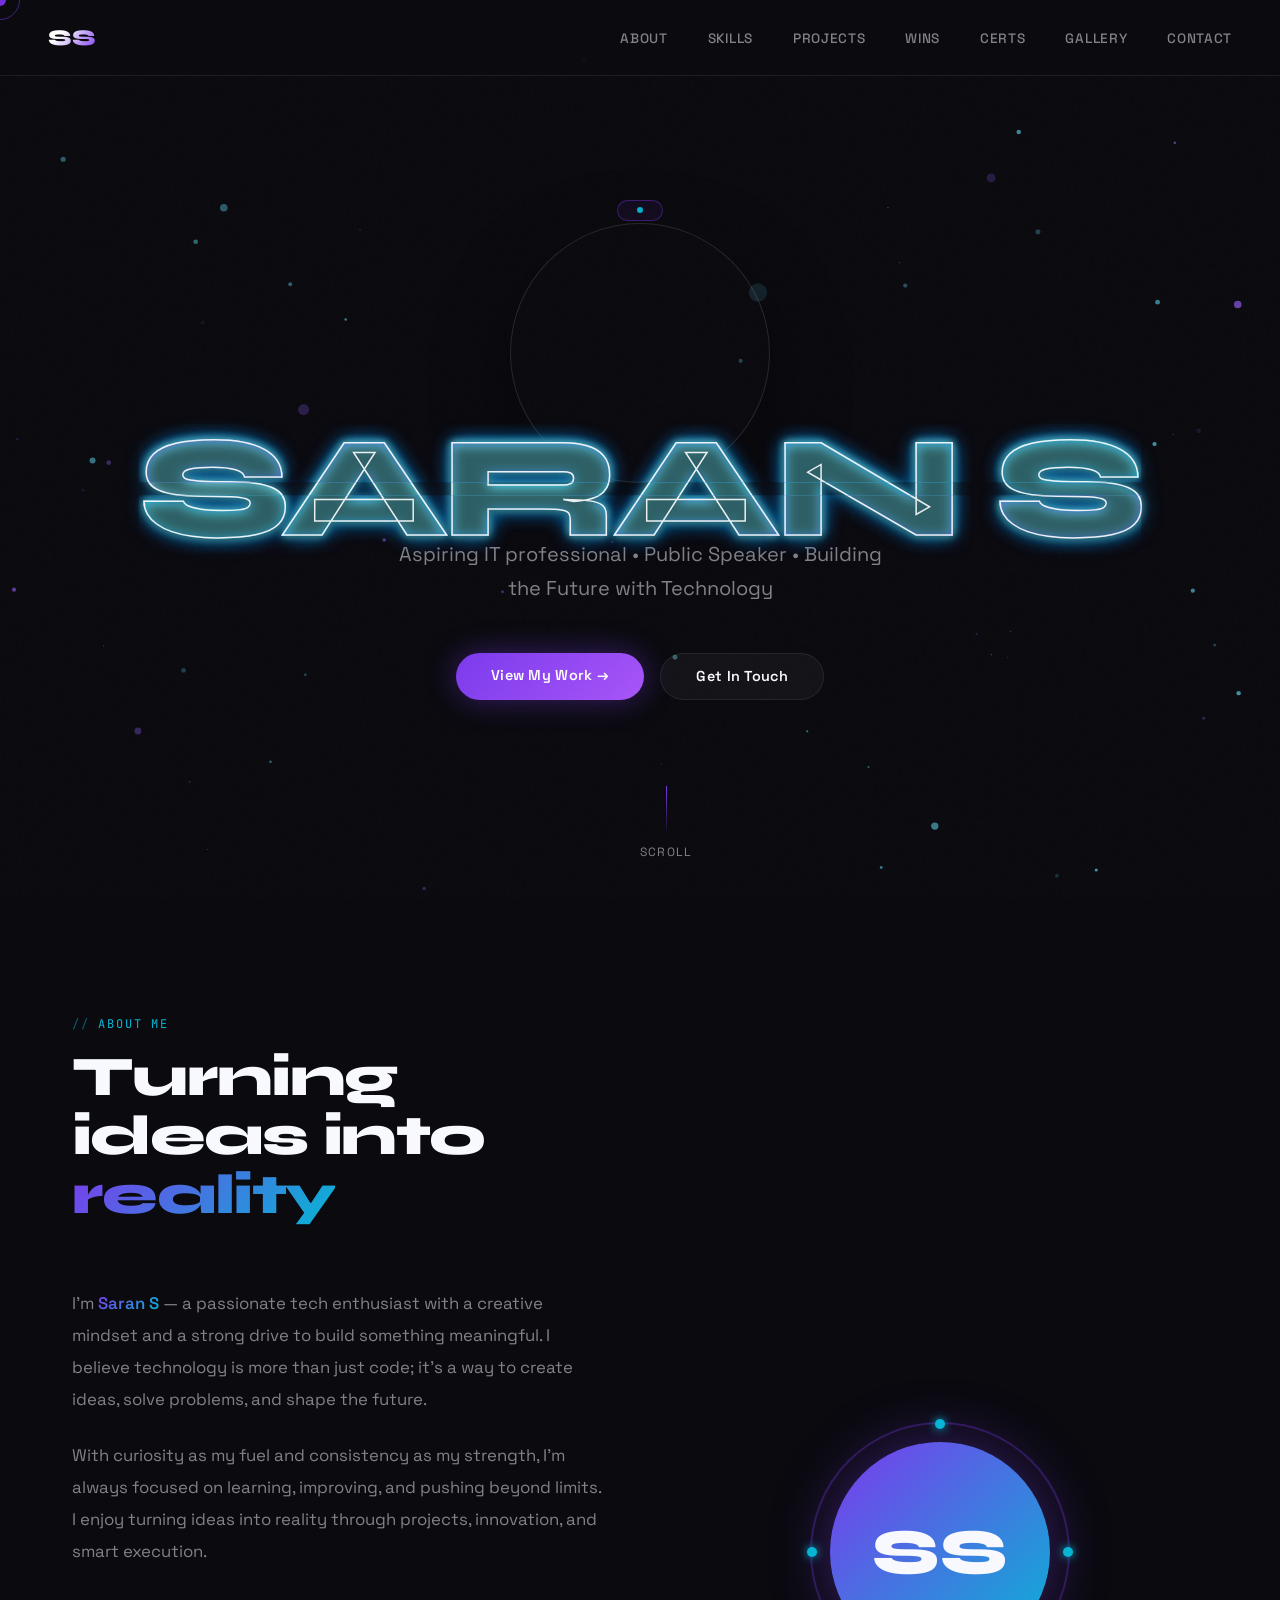
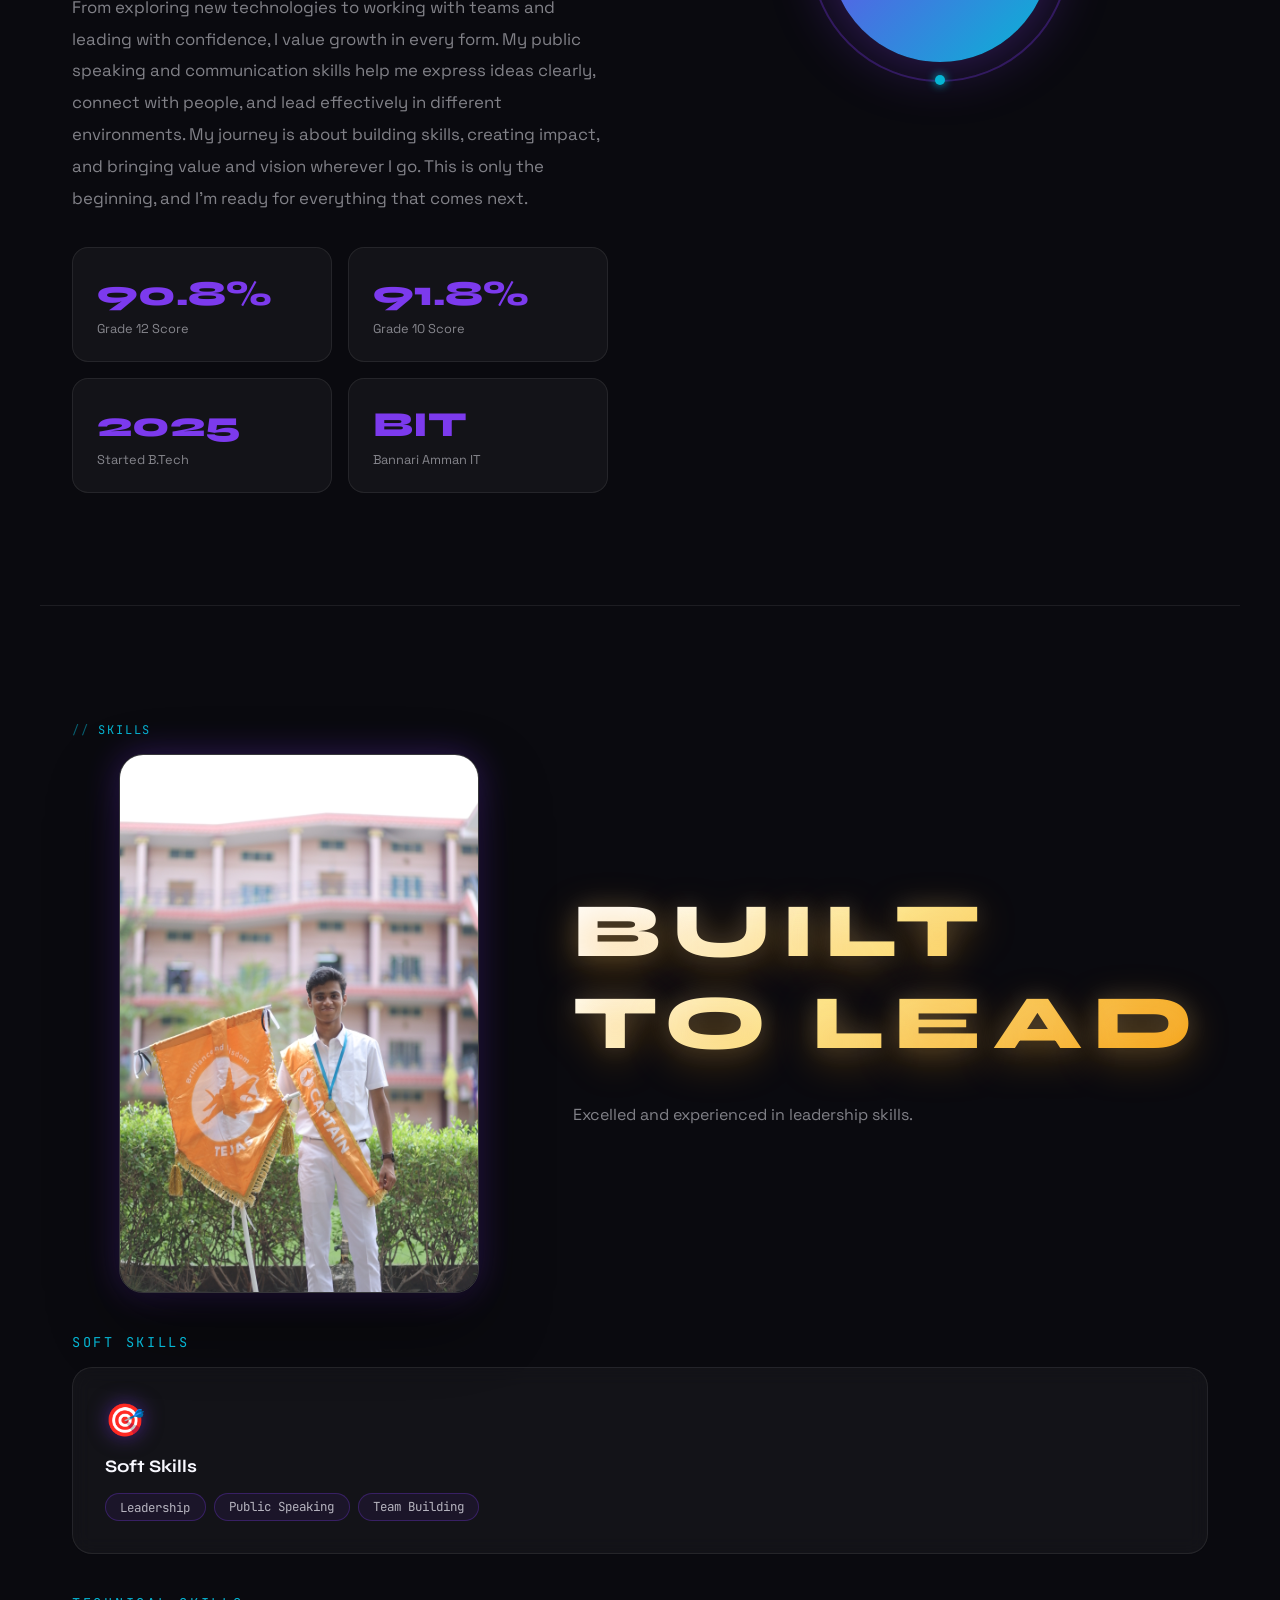
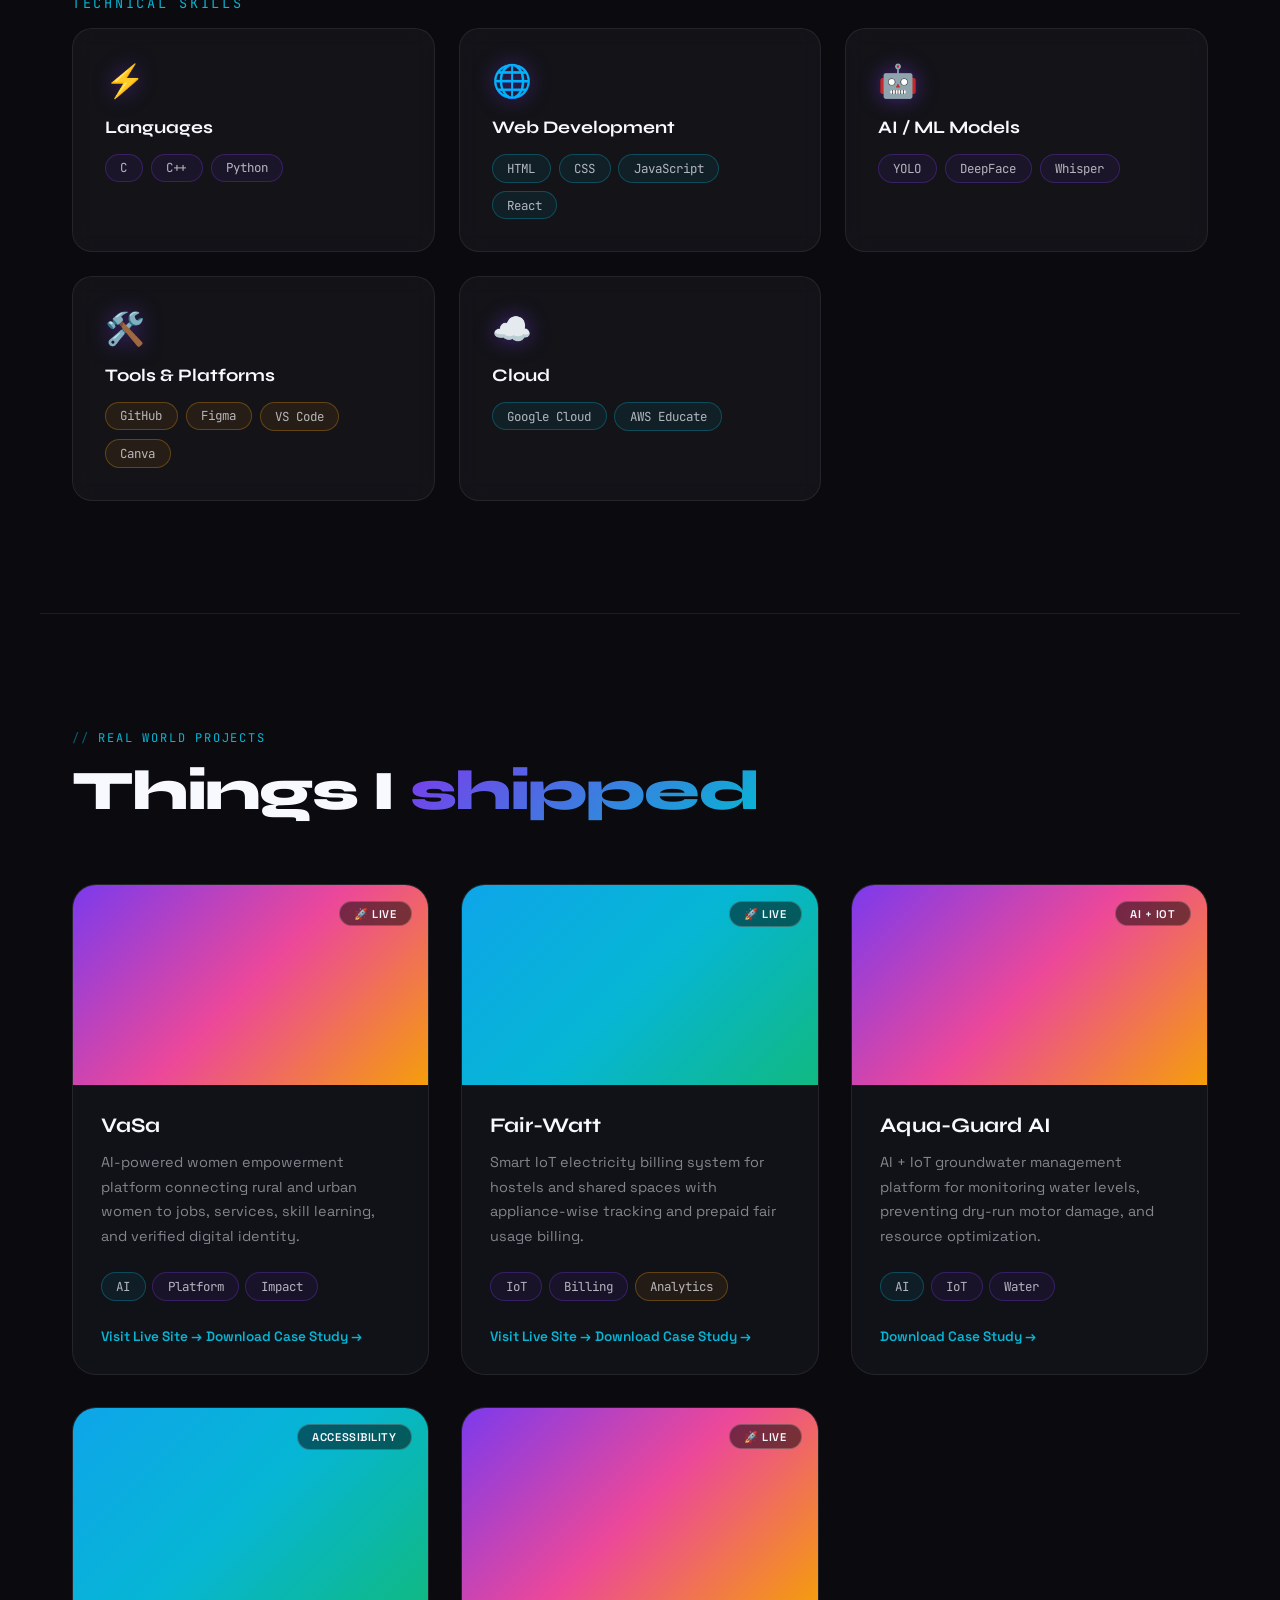
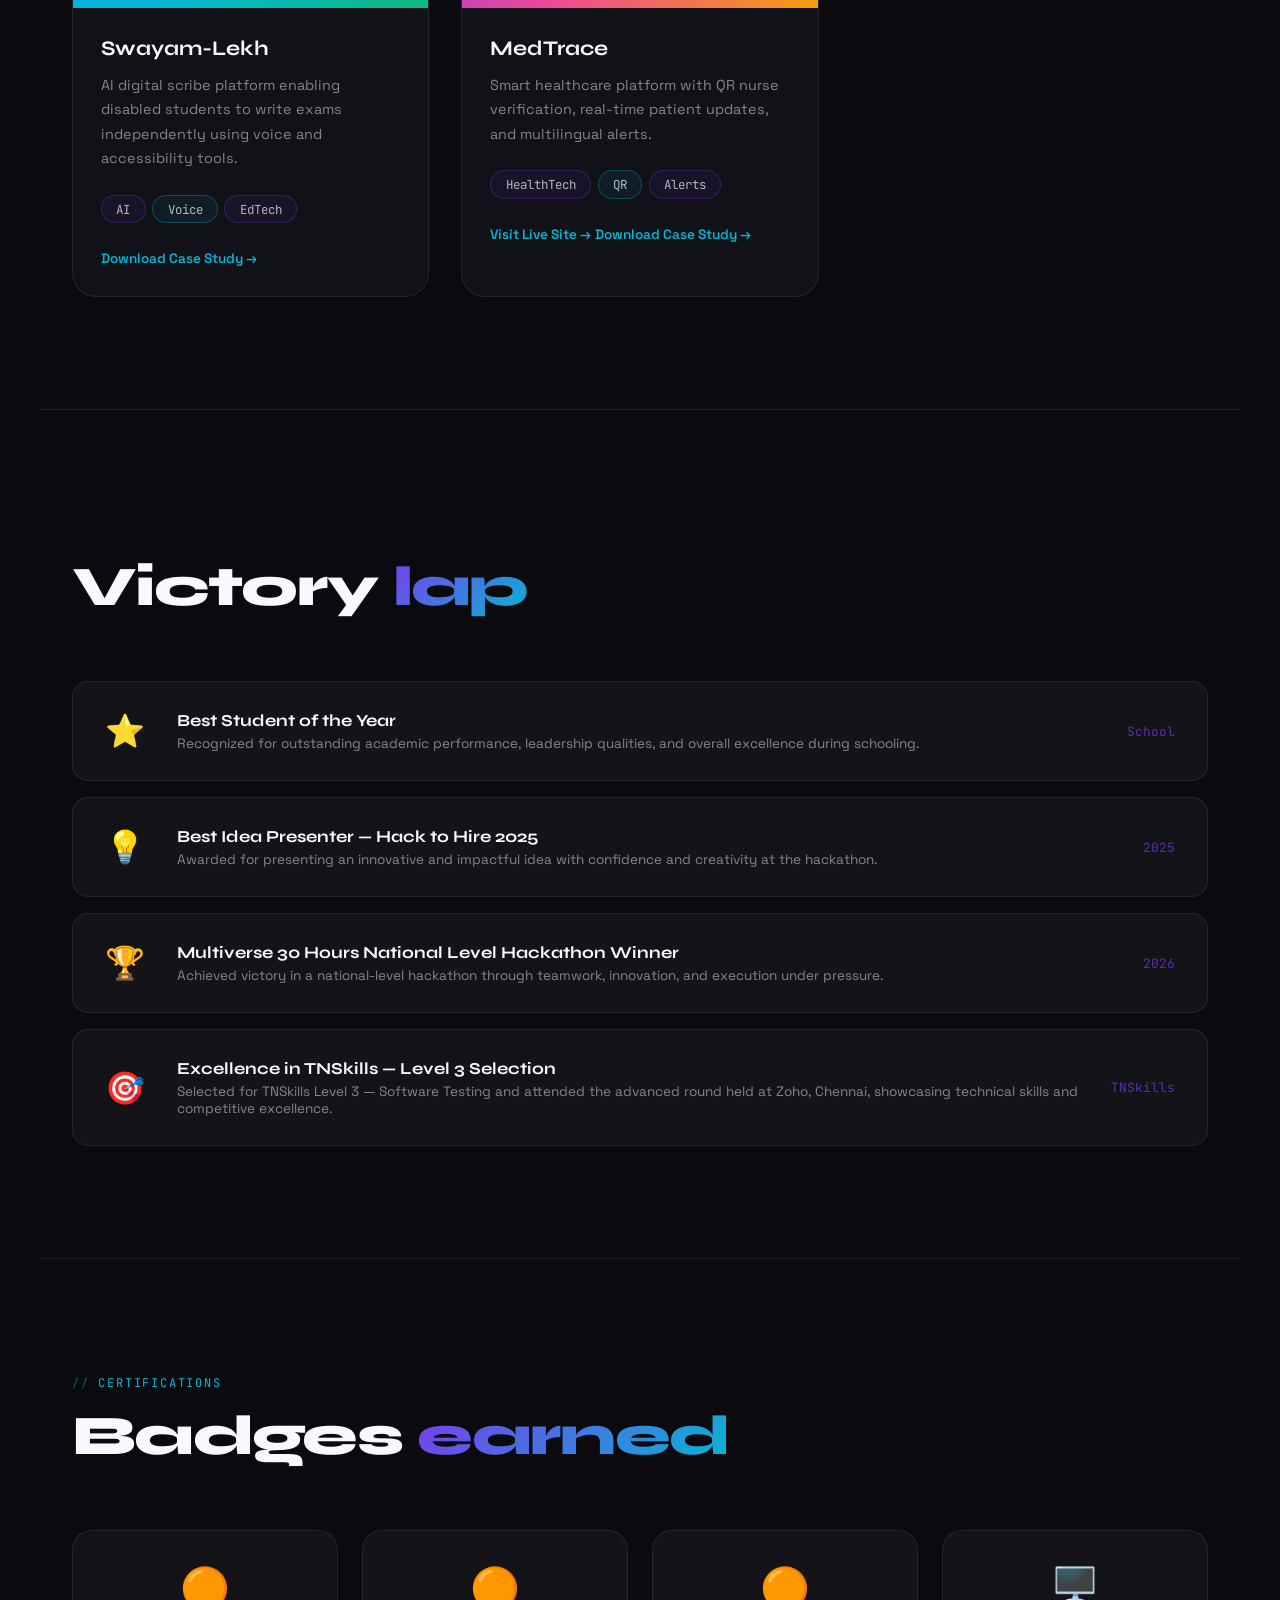
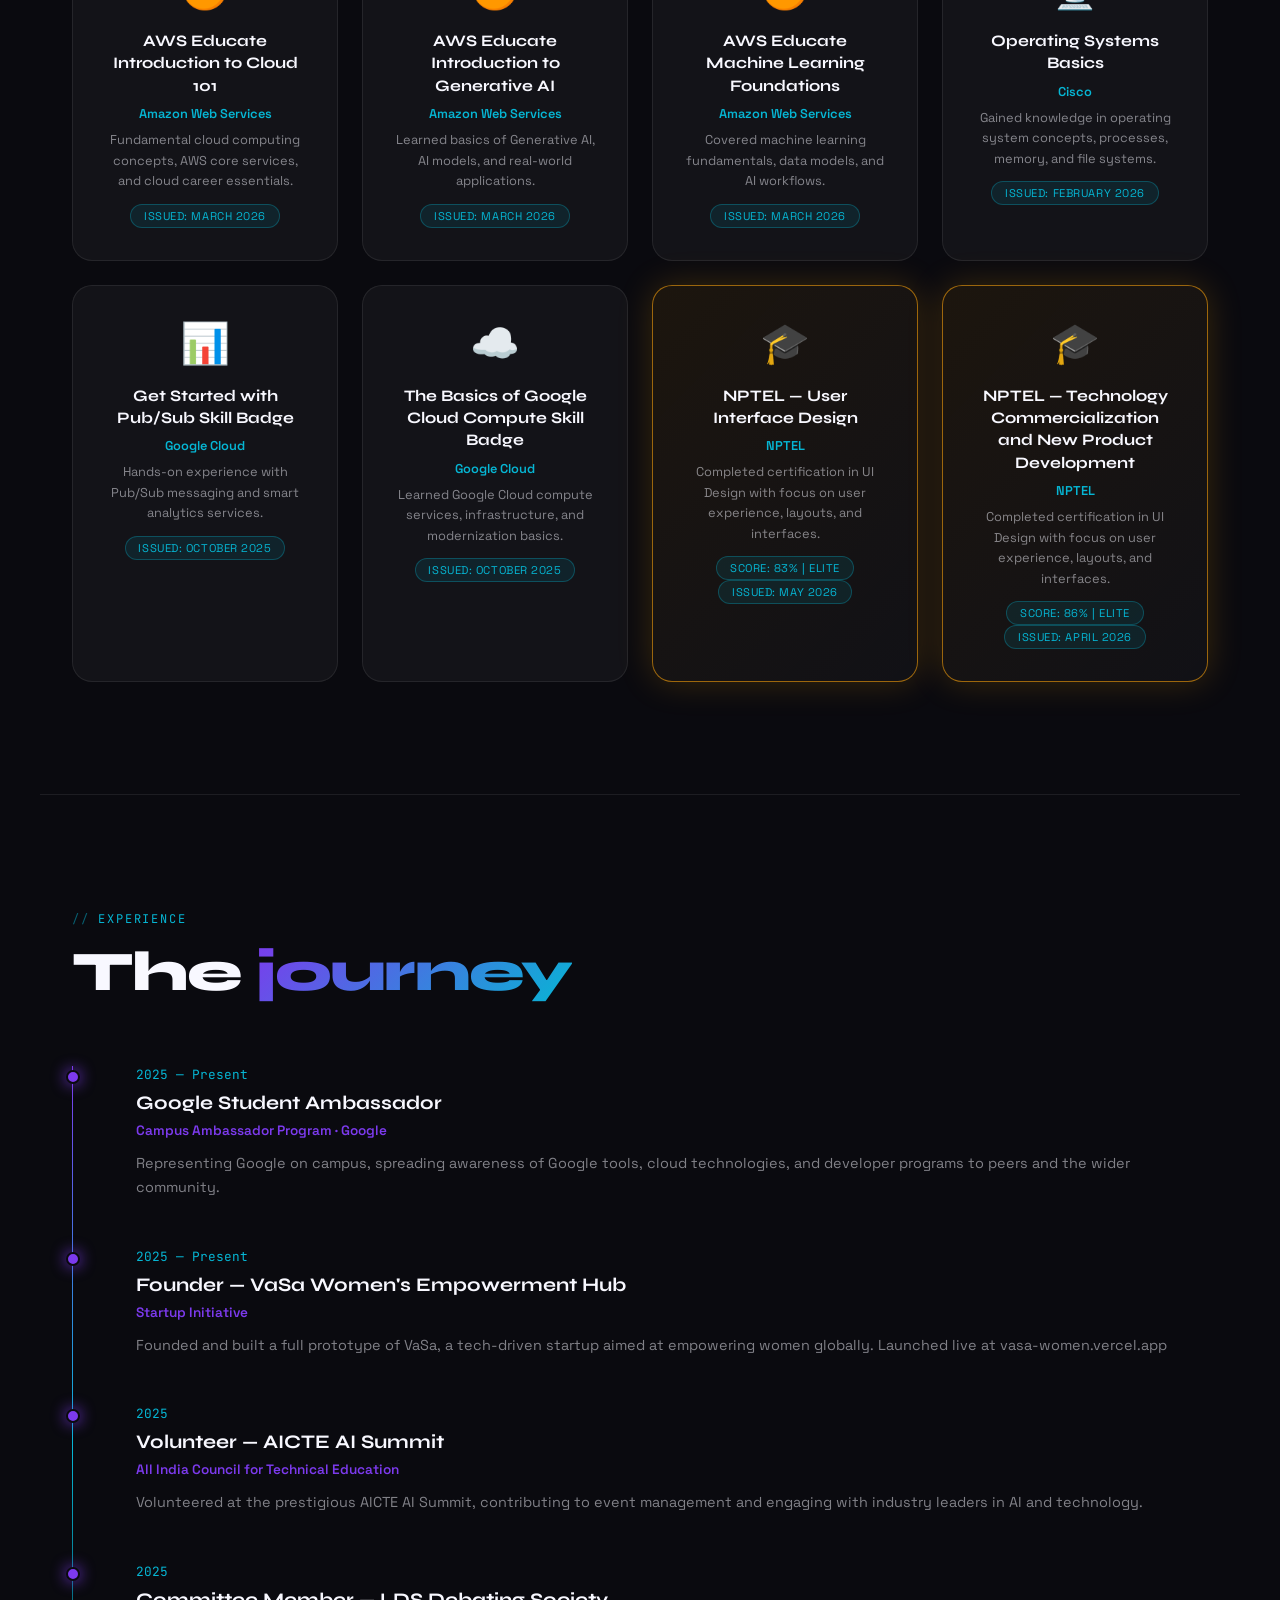
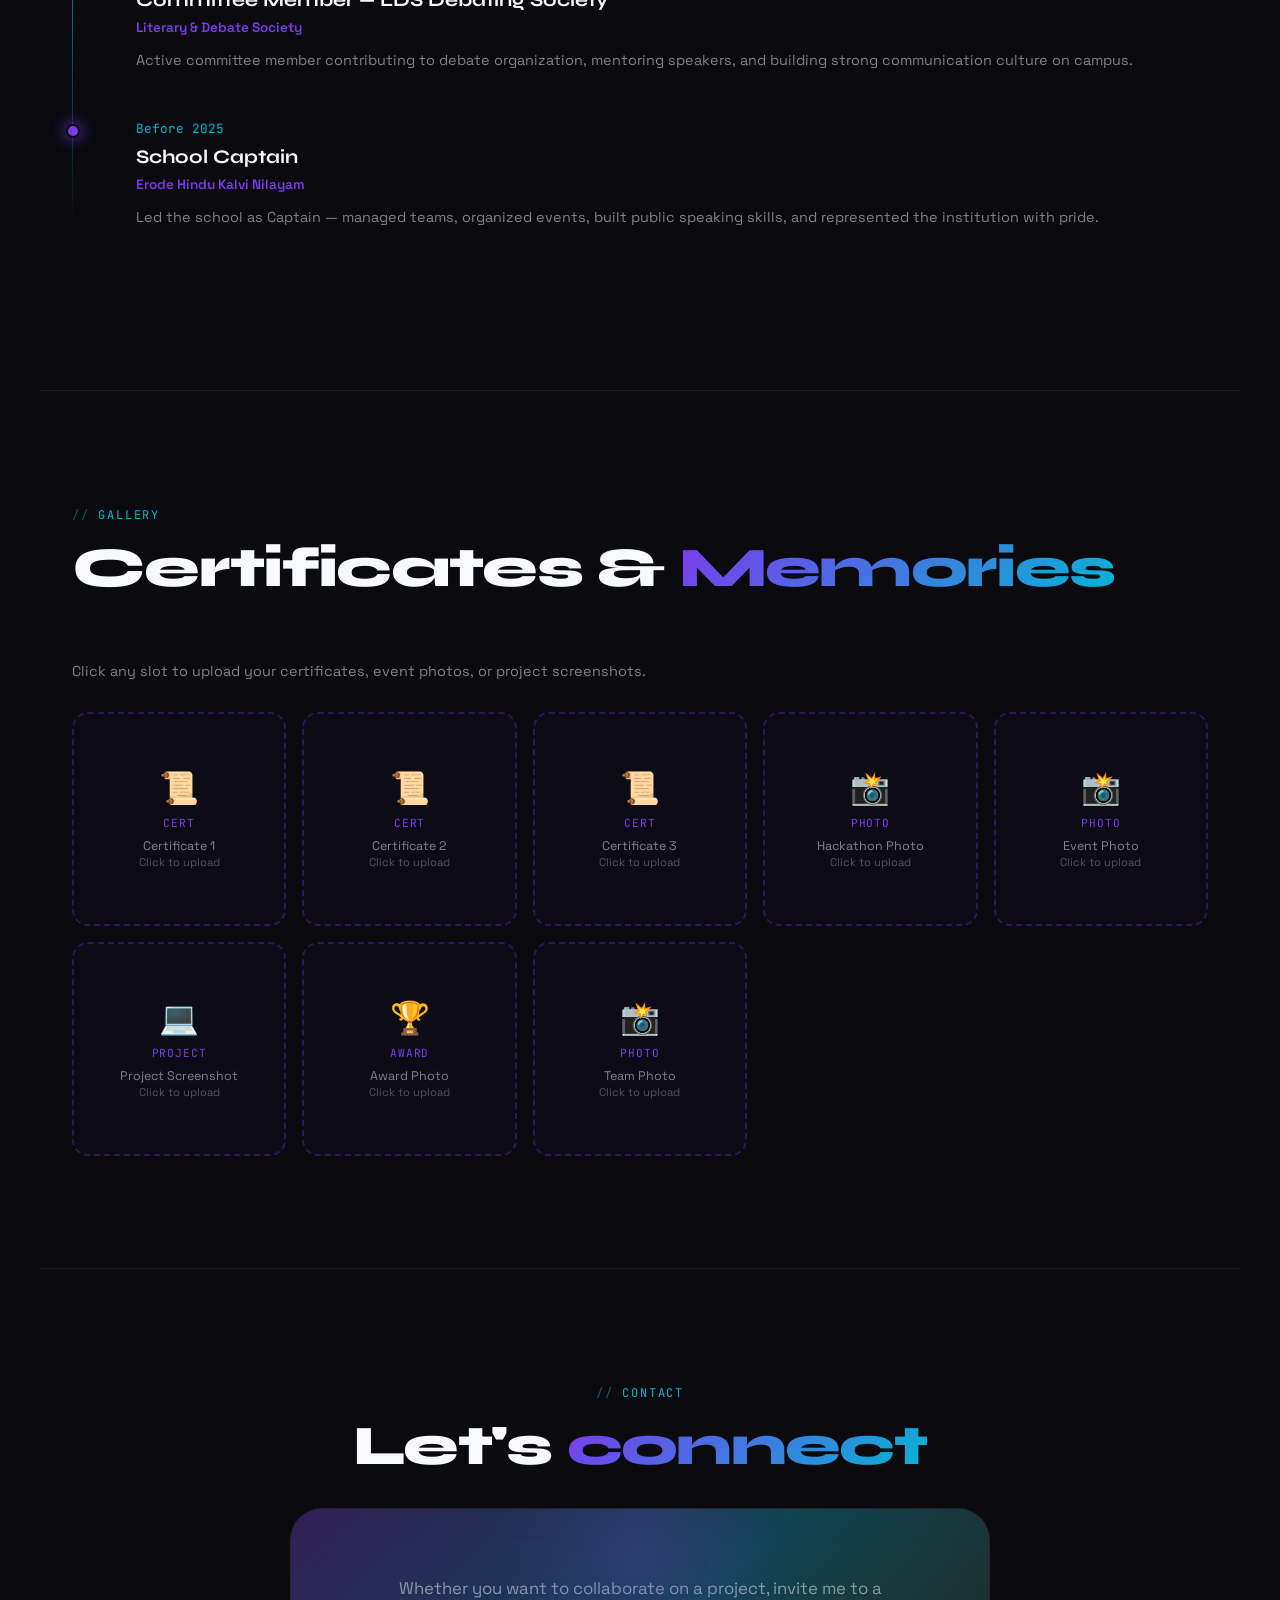
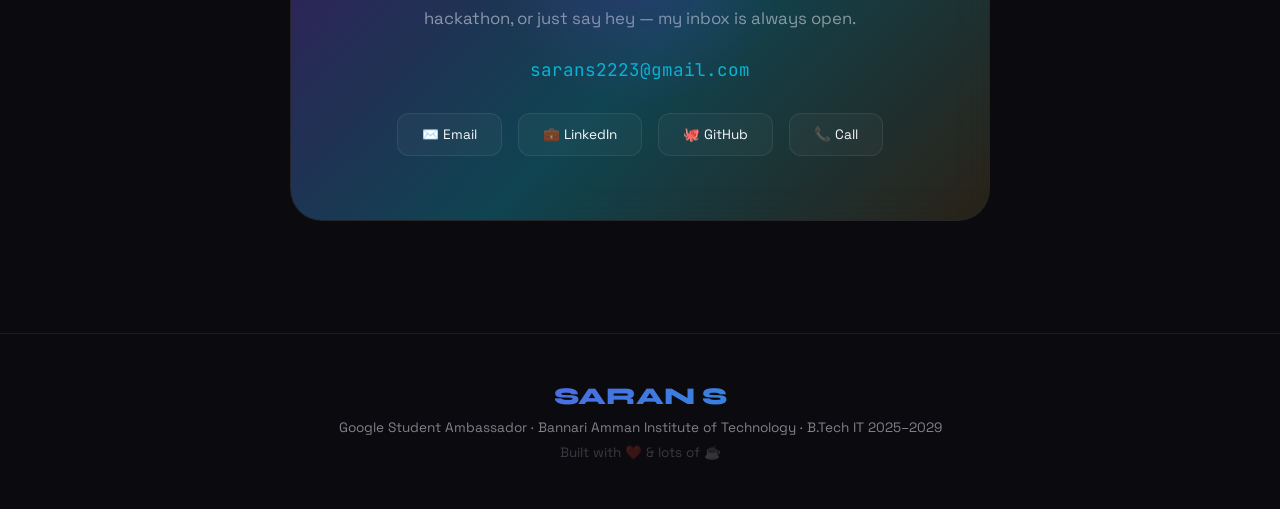
==== main.html @ e1ae8f0e "added and updated 1st set of changes" ====
<!DOCTYPE html>
<html lang="en">
<head>
<meta charset="UTF-8">
<meta name="viewport" content="width=device-width, initial-scale=1.0">
<title>SARAN S — Portfolio</title>
<link href="https://fonts.googleapis.com/css2?family=Space+Grotesk:wght@300;400;500;600;700&family=Syne:wght@400;600;700;800&family=JetBrains+Mono:wght@400;500&display=swap" rel="stylesheet">
<style>
  :root {
    --c1: #0a0a0f;
    --c2: #111118;
    --c3: #1a1a28;
    --accent: #7c3aed;
    --accent2: #06b6d4;
    --accent3: #f59e0b;
    --gold: #f59e0b;
    --white: #f8f8ff;
    --muted: rgba(248,248,255,0.5);
    --glass: rgba(255,255,255,0.04);
    --glass-border: rgba(255,255,255,0.08);
  }
  * { margin:0; padding:0; box-sizing:border-box; }
  html { scroll-behavior: smooth; }
  body {
    background: var(--c1);
    color: var(--white);
    font-family: 'Space Grotesk', sans-serif;
    overflow-x: hidden;
    cursor: none;
  }

  /* ─── CUSTOM CURSOR ─── */
  #cursor {
    position: fixed; width:12px; height:12px;
    background: var(--accent); border-radius:50%;
    pointer-events:none; z-index:9999;
    transform: translate(-50%,-50%);
    transition: transform 0.1s, width 0.3s, height 0.3s, background 0.3s;
    mix-blend-mode: difference;
  }
  #cursor-ring {
    position:fixed; width:40px; height:40px;
    border:1.5px solid rgba(124,58,237,0.5);
    border-radius:50%; pointer-events:none; z-index:9998;
    transform:translate(-50%,-50%);
    transition: transform 0.15s ease-out, width 0.3s, height 0.3s;
  }

  /* ─── CANVAS BACKGROUND ─── */
  #bg-canvas {
    position: fixed; top:0; left:0;
    width:100%; height:100%;
    z-index:0; pointer-events:none;
  }

  /* ─── NOISE OVERLAY ─── */
  body::before {
    content:'';
    position:fixed; inset:0; z-index:1;
    background-image: url("data:image/svg+xml,%3Csvg viewBox='0 0 256 256' xmlns='http://www.w3.org/2000/svg'%3E%3Cfilter id='noise'%3E%3CfeTurbulence type='fractalNoise' baseFrequency='0.9' numOctaves='4' stitchTiles='stitch'/%3E%3C/filter%3E%3Crect width='100%25' height='100%25' filter='url(%23noise)' opacity='0.04'/%3E%3C/svg%3E");
    pointer-events:none; opacity:0.4;
  }

  /* ─── NAV ─── */
  nav {
    position:fixed; top:0; left:0; right:0; z-index:100;
    padding:1.5rem 3rem;
    display:flex; align-items:center; justify-content:space-between;
    backdrop-filter: blur(20px);
    background: rgba(10,10,15,0.6);
    border-bottom: 1px solid var(--glass-border);
    transition: all 0.3s;
  }
  .nav-logo {
    font-family:'Syne',sans-serif; font-size:1.4rem; font-weight:800;
    background: linear-gradient(135deg,#fff 30%,var(--accent));
    -webkit-background-clip:text; -webkit-text-fill-color:transparent;
    letter-spacing:-0.02em;
  }
  .nav-links { display:flex; gap:2.5rem; list-style:none; }
  .nav-links a {
    color:var(--muted); text-decoration:none; font-size:0.85rem;
    letter-spacing:0.05em; text-transform:uppercase; font-weight:500;
    transition:color 0.3s; position:relative;
  }
  .nav-links a::after {
    content:''; position:absolute; bottom:-4px; left:0;
    width:0; height:1px; background:var(--accent);
    transition:width 0.3s;
  }
  .nav-links a:hover { color:var(--white); }
  .nav-links a:hover::after { width:100%; }

  /* ─── SECTIONS WRAPPER ─── */
  main { position:relative; z-index:2; }

  /* ─── HERO ─── */
  #hero {
    min-height:100vh; display:flex; flex-direction:column;
    align-items:center; justify-content:center;
    text-align:center; padding:2rem;
    position:relative; overflow:hidden;
  }
  .hero-badge {
    display:inline-flex; align-items:center; gap:0.5rem;
    padding:0.4rem 1.2rem;
    border:1px solid rgba(124,58,237,0.4);
    border-radius:100px;
    font-size:0.78rem; letter-spacing:0.08em; text-transform:uppercase;
    color:var(--accent2); margin-bottom:2rem;
    background:rgba(124,58,237,0.08);
    animation: fadeSlideUp 0.8s ease both;
  }
  .badge-dot {
    width:6px; height:6px; border-radius:50%;
    background:var(--accent2); animation:pulse 2s infinite;
  }
  @keyframes pulse { 0%,100%{opacity:1;transform:scale(1)} 50%{opacity:0.5;transform:scale(1.3)} }

  h1.hero-name {
    font-family:'Syne',sans-serif; font-size:clamp(4rem,12vw,9rem);
    font-weight:800; line-height:0.9; letter-spacing:-0.04em;
    white-space:nowrap;
    animation: fadeSlideUp 0.8s 0.2s ease both;
  }
  .hero-name-wrap {
    position:relative;
    display:grid;
    place-items:center;
    width:100%;
    height:260px;
    margin-bottom:1.5rem;
    overflow:visible;
  }
  .hero-name-wrap > * { grid-area:1 / 1; }
  .hero-name-bg {
    position:absolute; left:50%; top:50%;
    width:260px; height:260px; border-radius:50%;
    transform:translate(-50%,-50%);
    background: url("profile.jpeg") center/cover no-repeat;
    border:1px solid rgba(255,255,255,0.12);
    filter: blur(0px);
    z-index:0; pointer-events:none;
    box-shadow:0 30px 80px rgba(0,0,0,0.35);
    margin-top: -30px;
  }
  .hero-name-wrap h1.hero-name {
    position:relative;
    transform:translateY(1000%);
    z-index:1;
    top:90px;
    margin:32px 0 0;
  }
  .name-line1 {
    display:block;
    background: linear-gradient(135deg, #ffffff 0%, #8bffff 25%, #2fe7ff 50%, #0099ff 75%, #001c3a 100%);
    -webkit-background-clip:text; -webkit-text-fill-color:transparent;
    -webkit-text-stroke: 1.5px rgba(255,255,255,0.9);
    text-shadow: 0 2px 12px rgba(0,0,0,0.6), 0 0 8px rgba(125,249,255,0.9), 0 0 20px rgba(0,153,255,0.7);
  }
  .name-line2 {
    display:block;
    background: linear-gradient(135deg, var(--accent), var(--accent2));
    -webkit-background-clip:text; -webkit-text-fill-color:transparent;
  }
  .hero-sub {
    font-size:clamp(1rem,2.5vw,1.25rem); color:var(--muted);
    max-width:520px; line-height:1.7; margin-bottom:3rem;
    animation: fadeSlideUp 0.8s 0.4s ease both;
  }
  .hero-ctas {
    display:flex; gap:1rem; flex-wrap:wrap; justify-content:center;
    animation: fadeSlideUp 0.8s 0.6s ease both;
  }
  .btn-primary {
    padding:0.85rem 2.2rem; border-radius:100px;
    background: linear-gradient(135deg,var(--accent),#a855f7);
    color:#fff; text-decoration:none; font-weight:600;
    font-size:0.9rem; letter-spacing:0.02em;
    transition:transform 0.2s, box-shadow 0.2s;
    box-shadow: 0 0 30px rgba(124,58,237,0.4);
  }
  .btn-primary:hover { transform:translateY(-2px); box-shadow:0 0 50px rgba(124,58,237,0.6); }
  .btn-outline {
    padding:0.85rem 2.2rem; border-radius:100px;
    border:1px solid var(--glass-border);
    background:var(--glass); color:var(--white);
    text-decoration:none; font-weight:600;
    font-size:0.9rem; letter-spacing:0.02em;
    backdrop-filter:blur(10px);
    transition:border-color 0.2s, transform 0.2s;
  }
  .btn-outline:hover { border-color:var(--accent); transform:translateY(-2px); }

  .hero-scroll {
    position:absolute; bottom:2.5rem; left:50%; transform:translateX(-50%);
    display:flex; flex-direction:column; align-items:center; gap:0.5rem;
    color:var(--muted); font-size:0.75rem; letter-spacing:0.1em;
    animation: fadeSlideUp 1s 1s ease both;
  }
  .scroll-line {
    width:1px; height:50px;
    background:linear-gradient(to bottom,var(--accent),transparent);
    animation:scrollLine 2s infinite;
  }
  @keyframes scrollLine { 0%{transform:scaleY(0);transform-origin:top} 50%{transform:scaleY(1);transform-origin:top} 51%{transform:scaleY(1);transform-origin:bottom} 100%{transform:scaleY(0);transform-origin:bottom} }

  /* ─── FLOATING CARDS in hero ─── */
  .hero-float {
    position:absolute; border-radius:16px;
    border:1px solid var(--glass-border);
    background:rgba(255,255,255,0.03);
    backdrop-filter:blur(20px);
    padding:1rem 1.5rem;
    font-size:0.8rem; color:var(--muted);
    animation:float 6s ease-in-out infinite;
  }
  .hero-float .val { font-size:1.4rem; font-weight:700; color:var(--white); font-family:'Syne',sans-serif; }
  .float-1 { left:5%; top:25%; animation-delay:0s; }
  .float-2 { right:5%; top:30%; animation-delay:2s; }
  .float-3 { right:8%; bottom:20%; animation-delay:4s; }
  @keyframes float { 0%,100%{transform:translateY(0)} 50%{transform:translateY(-15px)} }

  @keyframes fadeSlideUp { from{opacity:0;transform:translateY(30px)} to{opacity:1;transform:translateY(0)} }

  /* ─── SECTION COMMONS ─── */
  section { padding:7rem 2rem; max-width:1200px; margin:0 auto; }
  .section-label {
    display:inline-block; font-size:0.75rem; letter-spacing:0.15em;
    text-transform:uppercase; color:var(--accent2);
    margin-bottom:1rem; font-family:'JetBrains Mono',monospace;
  }
  .section-label::before { content:'// '; opacity:0.5; }
  .section-title {
    font-family:'Syne',sans-serif; font-size:clamp(2rem,5vw,3.5rem);
    font-weight:800; line-height:1.05; letter-spacing:-0.03em;
    margin-bottom:4rem;
  }
  .section-title span {
    background:linear-gradient(135deg,var(--accent),var(--accent2));
    -webkit-background-clip:text; -webkit-text-fill-color:transparent;
  }

  /* ─── ABOUT ─── */
  #about { display:grid; grid-template-columns:1fr 1fr; gap:4rem; align-items:center; }
  .about-text p { color:var(--muted); line-height:1.9; font-size:1.05rem; margin-bottom:1.5rem; }
  .about-highlight {
    color:var(--white); font-weight:600;
    background:linear-gradient(135deg,var(--accent),var(--accent2));
    -webkit-background-clip:text; -webkit-text-fill-color:transparent;
  }
  .about-stats {
    display:grid; grid-template-columns:1fr 1fr; gap:1rem; margin-top:2rem;
  }
  .stat-card {
    padding:1.5rem; border-radius:16px;
    border:1px solid var(--glass-border);
    background:var(--glass);
    transition:border-color 0.3s, transform 0.3s;
  }
  .stat-card:hover { border-color:var(--accent); transform:translateY(-4px); }
  .stat-num { font-family:'Syne',sans-serif; font-size:2.2rem; font-weight:800; color:var(--accent); }
  .stat-label { font-size:0.8rem; color:var(--muted); margin-top:0.3rem; }
  .about-visual {
    position:relative; display:flex; align-items:center; justify-content:center;
  }
  .avatar-ring {
    width:260px; height:260px; border-radius:50%;
    border:2px solid rgba(124,58,237,0.3);
    display:flex; align-items:center; justify-content:center;
    position:relative; animation:rotateSlow 20s linear infinite;
  }
  @keyframes rotateSlow { from{transform:rotate(0deg)} to{transform:rotate(360deg)} }
  .avatar-inner {
    width:220px; height:220px; border-radius:50%;
    background:linear-gradient(135deg,var(--accent),var(--accent2));
    display:flex; align-items:center; justify-content:center;
    font-family:'Syne',sans-serif; font-size:4rem; font-weight:800;
    animation:rotateSlow 20s linear infinite reverse;
    box-shadow:0 0 60px rgba(124,58,237,0.4);
  }
  .orbit-dot {
    position:absolute; width:10px; height:10px; border-radius:50%;
    background:var(--accent2);
    box-shadow:0 0 10px var(--accent2);
  }
  .orbit-dot:nth-child(1) { top:0; left:50%; transform:translate(-50%,-50%); }
  .orbit-dot:nth-child(2) { bottom:0; left:50%; transform:translate(-50%,50%); }
  .orbit-dot:nth-child(3) { left:0; top:50%; transform:translate(-50%,-50%); }
  .orbit-dot:nth-child(4) { right:0; top:50%; transform:translate(50%,-50%); }

  /* ─── SKILLS ─── */
  #skills { max-width:1200px; margin:0 auto; padding:7rem 2rem; }
  .skills-hero {
    display:grid; grid-template-columns:minmax(260px,1fr) 1.4fr;
    gap:3rem; align-items:center;
  }
  .skills-visual {
    position:relative; display:flex; align-items:center; justify-content:center;
    min-height:320px;
  }
  .skills-glow {
    position:absolute; width:320px; height:320px; border-radius:50%;
    background:radial-gradient(circle,rgba(124,58,237,0.35),transparent 70%);
    filter:blur(4px);
    animation:glowPulse 4.5s ease-in-out infinite;
  }
  .skills-image {
    position:relative; z-index:1;
    width:min(360px,80vw); height:auto; border-radius:24px;
    border:1px solid rgba(255,255,255,0.18);
    box-shadow:0 30px 70px rgba(0,0,0,0.45), 0 0 35px rgba(124,58,237,0.35);
    animation:float 6s ease-in-out infinite;
    transition:transform 0.3s ease, box-shadow 0.3s ease;
  }
  .skills-image:hover {
    transform:translateY(-6px) scale(1.02);
    box-shadow:0 40px 90px rgba(0,0,0,0.5), 0 0 50px rgba(124,58,237,0.45);
  }
  .skills-headline {
    font-family:'Syne',sans-serif; font-weight:800;
    font-size:clamp(2.6rem,6vw,4.8rem);
    letter-spacing:0.14em; text-transform:uppercase;
    margin-bottom:2rem;
    background:linear-gradient(135deg,#ffffff 10%,#fde68a 45%,#f59e0b 100%);
    -webkit-background-clip:text; -webkit-text-fill-color:transparent;
    text-shadow:0 10px 40px rgba(245,158,11,0.35), 0 0 25px rgba(255,255,255,0.15);
  }
  .skills-sub {
    color:var(--muted); font-size:1rem; line-height:1.7; margin-bottom:2rem;
  }
  .skills-section-title {
    font-family:'JetBrains Mono',monospace; font-size:0.85rem;
    letter-spacing:0.2em; text-transform:uppercase; color:var(--accent2);
    margin:2.5rem 0 1rem;
  }
  @keyframes glowPulse { 0%,100%{transform:scale(1);opacity:0.75} 50%{transform:scale(1.06);opacity:1} }
  .skills-grid {
    display:grid; grid-template-columns:repeat(auto-fit,minmax(280px,1fr)); gap:1.5rem;
  }
  @media (max-width: 900px) {
    .skills-hero { grid-template-columns:1fr; text-align:center; }
    .skills-headline { letter-spacing:0.1em; }
    .skills-grid { margin-top:2rem; }
  }
  .skill-card {
    padding:2rem; border-radius:20px;
    border:1px solid var(--glass-border);
    background:var(--glass);
    backdrop-filter:blur(10px);
    transition:all 0.4s cubic-bezier(0.175,0.885,0.32,1.275);
    position:relative; overflow:hidden;
  }
  .skill-card::before {
    content:''; position:absolute; inset:0;
    background:linear-gradient(135deg,rgba(124,58,237,0.1),transparent);
    opacity:0; transition:opacity 0.3s;
  }
  .skill-card:hover { transform:translateY(-8px) scale(1.01); border-color:var(--accent); }
  .skill-card:hover::before { opacity:1; }
  .skill-icon {
    font-size:2rem; margin-bottom:1rem;
    filter:drop-shadow(0 0 10px rgba(124,58,237,0.5));
  }
  .skill-title { font-family:'Syne',sans-serif; font-size:1.1rem; font-weight:700; margin-bottom:1rem; }
  .skill-tags { display:flex; flex-wrap:wrap; gap:0.5rem; }
  .tag {
    padding:0.3rem 0.9rem; border-radius:100px;
    font-size:0.78rem; font-family:'JetBrains Mono',monospace;
    border:1px solid rgba(124,58,237,0.3);
    background:rgba(124,58,237,0.08);
    color:rgba(248,248,255,0.7);
    transition:all 0.2s;
  }
  .tag:hover { background:rgba(124,58,237,0.2); color:var(--white); border-color:var(--accent); }
  .tag.cyan { border-color:rgba(6,182,212,0.3); background:rgba(6,182,212,0.08); }
  .tag.cyan:hover { background:rgba(6,182,212,0.2); border-color:var(--accent2); }
  .tag.amber { border-color:rgba(245,158,11,0.3); background:rgba(245,158,11,0.08); }

  /* ─── PROJECTS ─── */
  #projects { max-width:1200px; margin:0 auto; padding:7rem 2rem; }
  .projects-grid {
    display:grid; grid-template-columns:repeat(auto-fit,minmax(340px,1fr)); gap:2rem;
  }
  .project-card {
    border-radius:24px; overflow:hidden;
    border:1px solid var(--glass-border);
    background:var(--c2);
    transition:all 0.4s ease;
    position:relative;
  }
  .project-card:hover { transform:translateY(-10px); border-color:var(--accent); box-shadow:0 30px 60px rgba(0,0,0,0.5), 0 0 40px rgba(124,58,237,0.2); }
  .project-hero {
    height:200px; position:relative; overflow:hidden;
    display:flex; align-items:center; justify-content:center;
  }
  .project-hero-vasa { background:linear-gradient(135deg,#7c3aed,#ec4899,#f59e0b); }
  .project-hero-cam { background:linear-gradient(135deg,#0ea5e9,#06b6d4,#10b981); }
  .project-emoji { font-size:4rem; filter:drop-shadow(0 0 20px rgba(255,255,255,0.3)); }
  .project-badge {
    position:absolute; top:1rem; right:1rem;
    padding:0.3rem 0.9rem; border-radius:100px;
    font-size:0.7rem; font-weight:600; letter-spacing:0.05em; text-transform:uppercase;
    background:rgba(0,0,0,0.5); backdrop-filter:blur(10px);
    border:1px solid rgba(255,255,255,0.2);
  }
  .project-body { padding:1.75rem; }
  .project-title { font-family:'Syne',sans-serif; font-size:1.3rem; font-weight:700; margin-bottom:0.75rem; }
  .project-desc { color:var(--muted); font-size:0.9rem; line-height:1.7; margin-bottom:1.5rem; }
  .project-techs { display:flex; flex-wrap:wrap; gap:0.4rem; margin-bottom:1.5rem; }
  .project-link {
    display:inline-flex; align-items:center; gap:0.5rem;
    color:var(--accent2); text-decoration:none; font-size:0.85rem; font-weight:600;
    transition:gap 0.2s;
  }
  .project-link:hover { gap:0.8rem; }

  /* ─── ACHIEVEMENTS ─── */
  #achievements { max-width:1200px; margin:0 auto; padding:7rem 2rem; }
  .achievements-list { display:flex; flex-direction:column; gap:1rem; }
  .achievement-item {
    display:flex; align-items:center; gap:2rem;
    padding:1.75rem 2rem; border-radius:16px;
    border:1px solid var(--glass-border);
    background:var(--glass);
    transition:all 0.3s;
    position:relative; overflow:hidden;
  }
  .achievement-item::before {
    content:''; position:absolute; left:0; top:0; bottom:0; width:3px;
    background:linear-gradient(to bottom,var(--accent),var(--accent2));
    transform:scaleY(0); transition:transform 0.3s; transform-origin:bottom;
  }
  .achievement-item:hover { border-color:rgba(124,58,237,0.4); transform:translateX(8px); }
  .achievement-item:hover::before { transform:scaleY(1); }
  .achievement-icon { font-size:2rem; flex-shrink:0; }
  .achievement-text h3 { font-family:'Syne',sans-serif; font-size:1.05rem; font-weight:700; margin-bottom:0.25rem; }
  .achievement-text p { color:var(--muted); font-size:0.85rem; }
  .achievement-year {
    margin-left:auto; flex-shrink:0;
    font-family:'JetBrains Mono',monospace; font-size:0.8rem;
    color:var(--accent); opacity:0.7;
  }

  /* ─── CERTIFICATIONS ─── */
  #certifications { max-width:1200px; margin:0 auto; padding:7rem 2rem; }
  .certs-grid { display:grid; grid-template-columns:repeat(auto-fit,minmax(260px,1fr)); gap:1.5rem; }
  .cert-card {
    padding:2rem; border-radius:20px;
    border:1px solid var(--glass-border);
    background:var(--glass);
    transition:all 0.4s;
    text-align:center;
  }
  .cert-card.highlight {
    border-color:rgba(245,158,11,0.6);
    box-shadow:0 0 35px rgba(245,158,11,0.2);
    background:linear-gradient(135deg,rgba(245,158,11,0.08),rgba(255,255,255,0.03));
  }
  .cert-card:hover { transform:translateY(-6px) rotateX(5deg); border-color:var(--accent2); box-shadow:0 20px 40px rgba(0,0,0,0.4); }
  .cert-logo { font-size:2.5rem; margin-bottom:1rem; }
  .cert-title { font-family:'Syne',sans-serif; font-size:1rem; font-weight:700; margin-bottom:0.5rem; line-height:1.4; }
  .cert-issuer { font-size:0.8rem; color:var(--accent2); font-weight:600; margin-bottom:0.5rem; }
  .cert-desc { color:var(--muted); font-size:0.8rem; line-height:1.6; margin-bottom:0.75rem; }
  .cert-level {
    display:inline-block; padding:0.25rem 0.8rem; border-radius:100px;
    font-size:0.7rem; text-transform:uppercase; letter-spacing:0.05em;
    background:rgba(6,182,212,0.1); border:1px solid rgba(6,182,212,0.3); color:var(--accent2);
  }

  /* ─── EXPERIENCE / TIMELINE ─── */
  #experience { max-width:1200px; margin:0 auto; padding:7rem 2rem; }
  .timeline { position:relative; padding-left:2rem; }
  .timeline::before {
    content:''; position:absolute; left:0; top:0; bottom:0; width:1px;
    background:linear-gradient(to bottom,var(--accent),var(--accent2),transparent);
  }
  .timeline-item {
    position:relative; margin-bottom:3rem; padding-left:2rem;
  }
  .timeline-item::before {
    content:''; position:absolute; left:-2.4rem; top:0.25rem;
    width:10px; height:10px; border-radius:50%;
    background:var(--accent); box-shadow:0 0 15px var(--accent);
    border:2px solid var(--c1);
  }
  .timeline-date { font-family:'JetBrains Mono',monospace; font-size:0.8rem; color:var(--accent2); margin-bottom:0.5rem; }
  .timeline-title { font-family:'Syne',sans-serif; font-size:1.2rem; font-weight:700; margin-bottom:0.5rem; }
  .timeline-sub { font-size:0.85rem; color:var(--accent); font-weight:600; margin-bottom:0.75rem; }
  .timeline-desc { color:var(--muted); font-size:0.9rem; line-height:1.7; }

  /* ─── CONTACT ─── */
  #contact {
    max-width:1200px; margin:0 auto; padding:7rem 2rem;
    text-align:center;
  }
  .contact-card {
    max-width:700px; margin:0 auto;
    padding:4rem; border-radius:32px;
    border:1px solid var(--glass-border);
    background:var(--glass);
    backdrop-filter:blur(20px);
    position:relative; overflow:hidden;
  }
  .contact-card::before {
    content:''; position:absolute; inset:-1px;
    background:linear-gradient(135deg,rgba(124,58,237,0.3),rgba(6,182,212,0.3),rgba(245,158,11,0.1));
    border-radius:32px; z-index:-1;
  }
  .contact-glow {
    position:absolute; width:300px; height:300px; border-radius:50%;
    background:radial-gradient(circle,rgba(124,58,237,0.2),transparent 70%);
    top:-100px; left:50%; transform:translateX(-50%);
    pointer-events:none;
  }
  .contact-links { display:flex; gap:1rem; flex-wrap:wrap; justify-content:center; margin-top:2rem; }
  .contact-link {
    display:flex; align-items:center; gap:0.5rem;
    padding:0.75rem 1.5rem; border-radius:12px;
    border:1px solid var(--glass-border);
    background:rgba(255,255,255,0.03);
    color:var(--white); text-decoration:none; font-size:0.85rem;
    transition:all 0.3s;
  }
  .contact-link:hover { border-color:var(--accent); background:rgba(124,58,237,0.1); transform:translateY(-2px); }
  .contact-email {
    font-family:'JetBrains Mono',monospace; font-size:1.1rem;
    color:var(--accent2); margin:1.5rem 0;
  }

  /* ─── FOOTER ─── */
  footer {
    text-align:center; padding:3rem;
    border-top:1px solid var(--glass-border);
    color:var(--muted); font-size:0.85rem;
    position:relative; z-index:2;
  }
  .footer-logo {
    font-family:'Syne',sans-serif; font-size:1.5rem; font-weight:800;
    background:linear-gradient(135deg,var(--accent),var(--accent2));
    -webkit-background-clip:text; -webkit-text-fill-color:transparent;
    margin-bottom:0.5rem;
  }

  /* ─── SCROLL REVEAL ─── */
  .reveal { opacity:0; transform:translateY(40px); transition:all 0.8s cubic-bezier(0.25,0.46,0.45,0.94); }
  .reveal.visible { opacity:1; transform:translateY(0); }
  .reveal-delay-1 { transition-delay:0.1s; }
  .reveal-delay-2 { transition-delay:0.2s; }
  .reveal-delay-3 { transition-delay:0.3s; }
  .reveal-delay-4 { transition-delay:0.4s; }

  /* ─── SECTION DIVIDER ─── */
  .divider {
    max-width:1200px; margin:0 auto;
    border:none; border-top:1px solid var(--glass-border);
  }

  /* ─── MEDIA UPLOAD AREA ─── */
  .media-section { max-width:1200px; margin:0 auto; padding:7rem 2rem; }
  .media-grid { display:grid; grid-template-columns:repeat(auto-fill,minmax(200px,1fr)); gap:1rem; }
  .media-slot {
    aspect-ratio:1; border-radius:16px;
    border:2px dashed rgba(124,58,237,0.3);
    background:rgba(124,58,237,0.03);
    display:flex; flex-direction:column; align-items:center; justify-content:center;
    gap:0.5rem; cursor:pointer;
    transition:all 0.3s; position:relative; overflow:hidden;
  }
  .media-slot:hover { border-color:var(--accent); background:rgba(124,58,237,0.08); transform:scale(1.02); }
  .media-slot label { cursor:pointer; display:flex; flex-direction:column; align-items:center; gap:0.5rem; width:100%; height:100%; align-items:center; justify-content:center; }
  .media-slot input[type=file] { display:none; }
  .media-icon { font-size:2rem; }
  .media-text { font-size:0.78rem; color:var(--muted); text-align:center; }
  .media-slot img, .media-slot video {
    position:absolute; inset:0; width:100%; height:100%;
    object-fit:cover; border-radius:14px;
  }
  .media-type-label {
    font-size:0.7rem; letter-spacing:0.08em; text-transform:uppercase;
    color:var(--accent); font-family:'JetBrains Mono',monospace;
  }

  /* ─── RESPONSIVE ─── */
  @media(max-width:768px){
    nav { padding:1rem 1.5rem; }
    .nav-links { display:none; }
    #about { grid-template-columns:1fr; }
    .hero-float { display:none; }
    .contact-card { padding:2rem; }
  }

  /* ─── GLITCH TEXT effect ─── */
  .glitch {
    position:relative;
  }
  .glitch::before, .glitch::after {
    content:attr(data-text);
    position:absolute; top:0; left:0; width:100%; height:100%;
    background:transparent;
    -webkit-background-clip:text; -webkit-text-fill-color:transparent;
  }
  .glitch::before {
    background:linear-gradient(135deg,var(--accent),var(--accent2));
    -webkit-background-clip:text;
    clip-path: polygon(0 0, 100% 0, 100% 45%, 0 45%);
    animation: glitch1 4s infinite;
  }
  .glitch::after {
    background:linear-gradient(135deg,var(--accent2),var(--accent));
    -webkit-background-clip:text;
    clip-path: polygon(0 55%, 100% 55%, 100% 100%, 0 100%);
    animation: glitch2 4s infinite;
  }
  @keyframes glitch1 { 0%,94%,100%{transform:none;opacity:0} 95%{transform:translate(-2px,1px);opacity:1} 97%{transform:translate(2px,-1px);opacity:1} }
  @keyframes glitch2 { 0%,92%,100%{transform:none;opacity:0} 93%{transform:translate(2px,2px);opacity:1} 95%{transform:translate(-2px,-1px);opacity:1} }
</style>
</head>
<body>

<div id="cursor"></div>
<div id="cursor-ring"></div>
<canvas id="bg-canvas"></canvas>

<!-- NAV -->
<nav>
  <div class="nav-logo">SS</div>
  <ul class="nav-links">
    <li><a href="#about">About</a></li>
    <li><a href="#skills">Skills</a></li>
    <li><a href="#projects">Projects</a></li>
    <li><a href="#achievements">Wins</a></li>
    <li><a href="#certifications">Certs</a></li>
    <li><a href="#media">Gallery</a></li>
    <li><a href="#contact">Contact</a></li>
  </ul>
</nav>

<!-- HERO -->
<section id="hero">
  <div class="hero-badge"><span class="badge-dot"></span></div>
  <div class="hero-name-wrap">
    <div class="hero-name-bg" aria-hidden="true"></div>
    <h1 class="hero-name">
      <span class="name-line1 glitch" data-text="SARAN S">SARAN S</span>
    </h1>
  </div>
  <p class="hero-sub">Aspiring IT professional • Public Speaker • Building the Future with Technology</p>
  <div class="hero-ctas">
    <a href="#projects" class="btn-primary">View My Work →</a>
    <a href="#contact" class="btn-outline">Get In Touch</a>
  </div>
  <div class="hero-scroll">
    <div class="scroll-line"></div>
    <span>SCROLL</span>
  </div>
</section>

<!-- ABOUT -->
<section id="about">
  <div>
    <span class="section-label reveal">about me</span>
    <h2 class="section-title reveal">Turning ideas into <span>reality</span></h2>
    <div class="about-text">
      <p class="reveal reveal-delay-1">I'm <strong class="about-highlight">Saran S</strong> — a passionate tech enthusiast with a creative mindset and a strong drive to build something meaningful. I believe technology is more than just code; it's a way to create ideas, solve problems, and shape the future.</p>
      <p class="reveal reveal-delay-2">With curiosity as my fuel and consistency as my strength, I'm always focused on learning, improving, and pushing beyond limits. I enjoy turning ideas into reality through projects, innovation, and smart execution.</p>
        <p class="reveal reveal-delay-3">From exploring new technologies to working with teams and leading with confidence, I value growth in every form. My public speaking and communication skills help me express ideas clearly, connect with people, and lead effectively in different environments. My journey is about building skills, creating impact, and bringing value and vision wherever I go. This is only the beginning, and I'm ready for everything that comes next.</p>
    </div>
    <div class="about-stats">
      <div class="stat-card reveal reveal-delay-1"><div class="stat-num">90.8%</div><div class="stat-label">Grade 12 Score</div></div>
      <div class="stat-card reveal reveal-delay-2"><div class="stat-num">91.8%</div><div class="stat-label">Grade 10 Score</div></div>
      <div class="stat-card reveal reveal-delay-3"><div class="stat-num">2025</div><div class="stat-label">Started B.Tech</div></div>
      <div class="stat-card reveal reveal-delay-4"><div class="stat-num">BIT</div><div class="stat-label">Bannari Amman IT</div></div>
    </div>
  </div>
  <div class="about-visual reveal">
    <div class="avatar-ring">
      <span class="orbit-dot"></span>
      <span class="orbit-dot"></span>
      <span class="orbit-dot"></span>
      <span class="orbit-dot"></span>
      <div class="avatar-inner">SS</div>
    </div>
  </div>
</section>

<hr class="divider">

<!-- SKILLS -->
<section id="skills">
  <span class="section-label reveal">Skills</span>
  <div class="skills-hero">
    <div class="skills-visual reveal">
      <div class="skills-glow" aria-hidden="true"></div>
      <img class="skills-image" src="assets/skills-lead.jpg" alt="Skills highlight">
    </div>
    <div class="skills-content">
      <div class="skills-headline reveal">BUILT TO LEAD</div>
      <p class="skills-sub reveal">Excelled and experienced in leadership skills.</p>
    </div>
  </div>
  <div class="skills-section-title reveal">Soft Skills</div>
  <div class="skills-grid">
    <div class="skill-card reveal reveal-delay-1">
      <div class="skill-icon">🎯</div>
      <div class="skill-title">Soft Skills</div>
      <div class="skill-tags">
        <span class="tag">Leadership</span><span class="tag">Public Speaking</span><span class="tag">Team Building</span>
      </div>
    </div>
  </div>
  <div class="skills-section-title reveal">Technical Skills</div>
  <div class="skills-grid">
    <div class="skill-card reveal reveal-delay-1">
      <div class="skill-icon">⚡</div>
      <div class="skill-title">Languages</div>
      <div class="skill-tags">
        <span class="tag">C</span><span class="tag">C++</span><span class="tag">Python</span>
      </div>
    </div>
    <div class="skill-card reveal reveal-delay-2">
      <div class="skill-icon">🌐</div>
      <div class="skill-title">Web Development</div>
      <div class="skill-tags">
        <span class="tag cyan">HTML</span><span class="tag cyan">CSS</span><span class="tag cyan">JavaScript</span><span class="tag cyan">React</span>
      </div>
    </div>
    <div class="skill-card reveal reveal-delay-3">
      <div class="skill-icon">🤖</div>
      <div class="skill-title">AI / ML Models</div>
      <div class="skill-tags">
        <span class="tag">YOLO</span><span class="tag">DeepFace</span><span class="tag">Whisper</span>
      </div>
    </div>
    <div class="skill-card reveal reveal-delay-1">
      <div class="skill-icon">🛠️</div>
      <div class="skill-title">Tools & Platforms</div>
      <div class="skill-tags">
        <span class="tag amber">GitHub</span><span class="tag amber">Figma</span><span class="tag amber">VS Code</span><span class="tag amber">Canva</span>
      </div>
    </div>
    <div class="skill-card reveal reveal-delay-2">
      <div class="skill-icon">☁️</div>
      <div class="skill-title">Cloud</div>
      <div class="skill-tags">
        <span class="tag cyan">Google Cloud</span><span class="tag cyan">AWS Educate</span>
      </div>
    </div>
  </div>
</section>

<hr class="divider">

<!-- PROJECTS -->
<section id="projects">
  <span class="section-label reveal">real world projects</span>
  <h2 class="section-title reveal">Things I <span>shipped</span></h2>
  <div class="projects-grid">
    <div class="project-card reveal reveal-delay-1">
      <div class="project-hero project-hero-vasa">
        <span class="project-badge">🚀 Live</span>
      </div>
      <div class="project-body">
        <div class="project-title">VaSa</div>
        <div class="project-desc">AI-powered women empowerment platform connecting rural and urban women to jobs, services, skill learning, and verified digital identity.</div>
        <div class="project-techs">
          <span class="tag cyan">AI</span><span class="tag">Platform</span><span class="tag">Impact</span>
        </div>
        <a href="https://vasa-women.vercel.app/" target="_blank" class="project-link">Visit Live Site →</a>
        <a href="assets/placeholder-download.pdf" class="project-link" download>Download Case Study →</a>
      </div>
    </div>
    <div class="project-card reveal reveal-delay-2">
      <div class="project-hero project-hero-cam">
        <span class="project-badge">🚀 Live</span>
      </div>
      <div class="project-body">
        <div class="project-title">Fair-Watt</div>
        <div class="project-desc">Smart IoT electricity billing system for hostels and shared spaces with appliance-wise tracking and prepaid fair usage billing.</div>
        <div class="project-techs">
          <span class="tag">IoT</span><span class="tag">Billing</span><span class="tag amber">Analytics</span>
        </div>
        <a href="https://fair-watt.vercel.app/" target="_blank" class="project-link">Visit Live Site →</a>
        <a href="assets/placeholder-download.pdf" class="project-link" download>Download Case Study →</a>
      </div>
    </div>
    <div class="project-card reveal reveal-delay-3">
      <div class="project-hero project-hero-vasa">
        <span class="project-badge">AI + IoT</span>
      </div>
      <div class="project-body">
        <div class="project-title">Aqua-Guard AI</div>
        <div class="project-desc">AI + IoT groundwater management platform for monitoring water levels, preventing dry-run motor damage, and resource optimization.</div>
        <div class="project-techs">
          <span class="tag cyan">AI</span><span class="tag">IoT</span><span class="tag">Water</span>
        </div>
        <a href="assets/placeholder-download.pdf" class="project-link" download>Download Case Study →</a>
      </div>
    </div>
    <div class="project-card reveal reveal-delay-4">
      <div class="project-hero project-hero-cam">
        <span class="project-badge">Accessibility</span>
      </div>
      <div class="project-body">
        <div class="project-title">Swayam-Lekh</div>
        <div class="project-desc">AI digital scribe platform enabling disabled students to write exams independently using voice and accessibility tools.</div>
        <div class="project-techs">
          <span class="tag">AI</span><span class="tag cyan">Voice</span><span class="tag">EdTech</span>
        </div>
        <a href="assets/placeholder-download.pdf" class="project-link" download>Download Case Study →</a>
      </div>
    </div>
    <div class="project-card reveal reveal-delay-5">
      <div class="project-hero project-hero-vasa">
        <span class="project-badge">🚀 Live</span>
      </div>
      <div class="project-body">
        <div class="project-title">MedTrace</div>
        <div class="project-desc">Smart healthcare platform with QR nurse verification, real-time patient updates, and multilingual alerts.</div>
        <div class="project-techs">
          <span class="tag">HealthTech</span><span class="tag cyan">QR</span><span class="tag">Alerts</span>
        </div>
        <a href="https://medtrace-pink.vercel.app/login" target="_blank" class="project-link">Visit Live Site →</a>
        <a href="assets/placeholder-download.pdf" class="project-link" download>Download Case Study →</a>
      </div>
    </div>
  </div>
</section>

<hr class="divider">

<!-- ACHIEVEMENTS -->
<section id="achievements">
  <span class="section-label reveal">achievements</span>
  <h2 class="section-title reveal">Victory <span>lap</span></h2>
  <div class="achievements-list">
    <div class="achievement-item reveal reveal-delay-1">
      <div class="achievement-icon">⭐</div>
      <div class="achievement-text">
        <h3>Best Student of the Year</h3>
        <p>Recognized for outstanding academic performance, leadership qualities, and overall excellence during schooling.</p>
      </div>
      <span class="achievement-year">School</span>
    </div>
    <div class="achievement-item reveal reveal-delay-2">
      <div class="achievement-icon">💡</div>
      <div class="achievement-text">
        <h3>Best Idea Presenter — Hack to Hire 2025</h3>
        <p>Awarded for presenting an innovative and impactful idea with confidence and creativity at the hackathon.</p>
      </div>
      <span class="achievement-year">2025</span>
    </div>
    <div class="achievement-item reveal reveal-delay-3">
      <div class="achievement-icon">🏆</div>
      <div class="achievement-text">
        <h3>Multiverse 30 Hours National Level Hackathon Winner</h3>
        <p>Achieved victory in a national-level hackathon through teamwork, innovation, and execution under pressure.</p>
      </div>
      <span class="achievement-year">2026</span>
    </div>
    <div class="achievement-item reveal">
      <div class="achievement-icon">🎯</div>
      <div class="achievement-text">
        <h3>Excellence in TNSkills — Level 3 Selection</h3>
        <p>Selected for TNSkills Level 3 — Software Testing and attended the advanced round held at Zoho, Chennai, showcasing technical skills and competitive excellence.</p>
      </div>
      <span class="achievement-year">TNSkills</span>
    </div>
  </div>
</section>

<hr class="divider">

<!-- CERTIFICATIONS -->
<section id="certifications">
  <span class="section-label reveal">certifications</span>
  <h2 class="section-title reveal">Badges <span>earned</span></h2>
  <div class="certs-grid">
    <div class="cert-card reveal reveal-delay-1">
      <div class="cert-logo">🟠</div>
      <div class="cert-title">AWS Educate Introduction to Cloud 101</div>
      <div class="cert-issuer">Amazon Web Services</div>
      <div class="cert-desc">Fundamental cloud computing concepts, AWS core services, and cloud career essentials.</div>
      <span class="cert-level">Issued: March 2026</span>
    </div>
    <div class="cert-card reveal reveal-delay-2">
      <div class="cert-logo">🟠</div>
      <div class="cert-title">AWS Educate Introduction to Generative AI</div>
      <div class="cert-issuer">Amazon Web Services</div>
      <div class="cert-desc">Learned basics of Generative AI, AI models, and real-world applications.</div>
      <span class="cert-level">Issued: March 2026</span>
    </div>
    <div class="cert-card reveal reveal-delay-3">
      <div class="cert-logo">🟠</div>
      <div class="cert-title">AWS Educate Machine Learning Foundations</div>
      <div class="cert-issuer">Amazon Web Services</div>
      <div class="cert-desc">Covered machine learning fundamentals, data models, and AI workflows.</div>
      <span class="cert-level">Issued: March 2026</span>
    </div>
    <div class="cert-card reveal reveal-delay-1">
      <div class="cert-logo">🖥️</div>
      <div class="cert-title">Operating Systems Basics</div>
      <div class="cert-issuer">Cisco</div>
      <div class="cert-desc">Gained knowledge in operating system concepts, processes, memory, and file systems.</div>
      <span class="cert-level">Issued: February 2026</span>
    </div>
    <div class="cert-card reveal reveal-delay-2">
      <div class="cert-logo">📊</div>
      <div class="cert-title">Get Started with Pub/Sub Skill Badge</div>
      <div class="cert-issuer">Google Cloud</div>
      <div class="cert-desc">Hands-on experience with Pub/Sub messaging and smart analytics services.</div>
      <span class="cert-level">Issued: October 2025</span>
    </div>
    <div class="cert-card reveal reveal-delay-3">
      <div class="cert-logo">☁️</div>
      <div class="cert-title">The Basics of Google Cloud Compute Skill Badge</div>
      <div class="cert-issuer">Google Cloud</div>
      <div class="cert-desc">Learned Google Cloud compute services, infrastructure, and modernization basics.</div>
      <span class="cert-level">Issued: October 2025</span>
    </div>
    <div class="cert-card highlight reveal reveal-delay-1">
      <div class="cert-logo">🎓</div>
      <div class="cert-title">NPTEL — User Interface Design</div>
      <div class="cert-issuer">NPTEL</div>
      <div class="cert-desc">Completed certification in UI Design with focus on user experience, layouts, and interfaces.</div>
      <span class="cert-level">Score: 83% | Elite</span>
      <span class="cert-level">Issued: May 2026</span>
    </div>
    <div class="cert-card highlight reveal reveal-delay-2">
      <div class="cert-logo">🎓</div>
      <div class="cert-title">NPTEL — Technology Commercialization and New Product Development</div>
      <div class="cert-issuer">NPTEL</div>
      <div class="cert-desc">Completed certification in UI Design with focus on user experience, layouts, and interfaces.</div>
      <span class="cert-level">Score: 86% | Elite</span>
      <span class="cert-level">Issued: April 2026</span>
    </div>
  </div>
</section>

<hr class="divider">

<!-- EXPERIENCE TIMELINE -->
<section id="experience">
  <span class="section-label reveal">experience</span>
  <h2 class="section-title reveal">The <span>journey</span></h2>
  <div class="timeline">
    <div class="timeline-item reveal">
      <div class="timeline-date">2025 — Present</div>
      <div class="timeline-title">Google Student Ambassador</div>
      <div class="timeline-sub">Campus Ambassador Program · Google</div>
      <div class="timeline-desc">Representing Google on campus, spreading awareness of Google tools, cloud technologies, and developer programs to peers and the wider community.</div>
    </div>
    <div class="timeline-item reveal reveal-delay-1">
      <div class="timeline-date">2025 — Present</div>
      <div class="timeline-title">Founder — VaSa Women's Empowerment Hub</div>
      <div class="timeline-sub">Startup Initiative</div>
      <div class="timeline-desc">Founded and built a full prototype of VaSa, a tech-driven startup aimed at empowering women globally. Launched live at vasa-women.vercel.app</div>
    </div>
    <div class="timeline-item reveal reveal-delay-2">
      <div class="timeline-date">2025</div>
      <div class="timeline-title">Volunteer — AICTE AI Summit</div>
      <div class="timeline-sub">All India Council for Technical Education</div>
      <div class="timeline-desc">Volunteered at the prestigious AICTE AI Summit, contributing to event management and engaging with industry leaders in AI and technology.</div>
    </div>
    <div class="timeline-item reveal reveal-delay-3">
      <div class="timeline-date">2025</div>
      <div class="timeline-title">Committee Member — LDS Debating Society</div>
      <div class="timeline-sub">Literary &amp; Debate Society</div>
      <div class="timeline-desc">Active committee member contributing to debate organization, mentoring speakers, and building strong communication culture on campus.</div>
    </div>
    <div class="timeline-item reveal">
      <div class="timeline-date">Before 2025</div>
      <div class="timeline-title">School Captain</div>
      <div class="timeline-sub">Erode Hindu Kalvi Nilayam</div>
      <div class="timeline-desc">Led the school as Captain — managed teams, organized events, built public speaking skills, and represented the institution with pride.</div>
    </div>
  </div>
</section>

<hr class="divider">

<!-- MEDIA GALLERY -->
<section id="media" class="media-section">
  <span class="section-label reveal">gallery</span>
  <h2 class="section-title reveal">Certificates &amp; <span>Memories</span></h2>
  <p style="color:var(--muted);margin-bottom:2rem;font-size:0.9rem;" class="reveal">Click any slot to upload your certificates, event photos, or project screenshots.</p>
  <div class="media-grid" id="mediaGrid">
    <!-- dynamically rendered -->
  </div>
</section>

<hr class="divider">

<!-- CONTACT -->
<section id="contact">
  <span class="section-label reveal">contact</span>
  <h2 class="section-title reveal" style="margin-bottom:2rem;">Let's <span>connect</span></h2>
  <div class="contact-card reveal">
    <div class="contact-glow"></div>
    <p style="color:var(--muted);font-size:1.05rem;line-height:1.8;">Whether you want to collaborate on a project, invite me to a hackathon, or just say hey — my inbox is always open.</p>
    <div class="contact-email">sarans2223@gmail.com</div>
    <div class="contact-links">
      <a href="mailto:sarans2223@gmail.com" class="contact-link">✉️ Email</a>
      <a href="https://linkedin.com/in/sarans" target="_blank" class="contact-link">💼 LinkedIn</a>
      <a href="https://github.com/sarans2223" target="_blank" class="contact-link">🐙 GitHub</a>
      <a href="tel:9342199377" class="contact-link">📞 Call</a>
    </div>
  </div>
</section>

<!-- FOOTER -->
<footer>
  <div class="footer-logo">SARAN S</div>
  <p>Google Student Ambassador · Bannari Amman Institute of Technology · B.Tech IT 2025–2029</p>
  <p style="margin-top:0.5rem;opacity:0.4;">Built with ❤️ &amp; lots of ☕</p>
</footer>

<script>
// ─── CURSOR
const cursor = document.getElementById('cursor');
const ring = document.getElementById('cursor-ring');
let mx=0,my=0,rx=0,ry=0;
document.addEventListener('mousemove',e=>{mx=e.clientX;my=e.clientY;cursor.style.left=mx+'px';cursor.style.top=my+'px';});
function animRing(){rx+=(mx-rx)*0.12;ry+=(my-ry)*0.12;ring.style.left=rx+'px';ring.style.top=ry+'px';requestAnimationFrame(animRing);}
animRing();
document.querySelectorAll('a,button,.skill-card,.project-card,.achievement-item,.cert-card,.media-slot').forEach(el=>{
  el.addEventListener('mouseenter',()=>{cursor.style.width='20px';cursor.style.height='20px';ring.style.width='60px';ring.style.height='60px';});
  el.addEventListener('mouseleave',()=>{cursor.style.width='12px';cursor.style.height='12px';ring.style.width='40px';ring.style.height='40px';});
});

// ─── 3D PARTICLE CANVAS
const canvas=document.getElementById('bg-canvas');
const ctx=canvas.getContext('2d');
let W,H,particles=[];
function resize(){W=canvas.width=window.innerWidth;H=canvas.height=window.innerHeight;}
resize(); window.addEventListener('resize',resize);

class Particle{
  constructor(){this.reset();}
  reset(){
    this.x=Math.random()*W; this.y=Math.random()*H;
    this.z=Math.random()*1000;
    this.vz=-(Math.random()*0.5+0.2);
    this.r=Math.random()*1.5+0.3;
    this.hue=Math.random()<0.5?260:190;
    this.alpha=Math.random()*0.6+0.1;
  }
  update(){
    this.z+=this.vz*2;
    if(this.z<1){this.reset();this.z=1000;}
  }
  draw(){
    const scale=1000/this.z;
    const px=(this.x-W/2)*scale+W/2;
    const py=(this.y-H/2)*scale+H/2;
    const pr=this.r*scale;
    if(px<-10||px>W+10||py<-10||py>H+10){this.reset();return;}
    ctx.save();
    ctx.beginPath();
    ctx.arc(px,py,Math.max(pr,0.5),0,Math.PI*2);
    ctx.fillStyle=`hsla(${this.hue},80%,65%,${this.alpha})`;
    ctx.fill();
    ctx.restore();
  }
}

for(let i=0;i<180;i++) particles.push(new Particle());

let mouseX=W/2,mouseY=H/2;
document.addEventListener('mousemove',e=>{mouseX=e.clientX;mouseY=e.clientY;});

function animCanvas(){
  ctx.clearRect(0,0,W,H);
  // subtle tilt
  const dx=(mouseX-W/2)/W*0.5;
  const dy=(mouseY-H/2)/H*0.5;
  particles.forEach(p=>{p.x+=dx;p.y+=dy;p.update();p.draw();});
  requestAnimationFrame(animCanvas);
}
animCanvas();

// ─── SCROLL REVEAL
const reveals=document.querySelectorAll('.reveal');
const observer=new IntersectionObserver(entries=>{
  entries.forEach(e=>{if(e.isIntersecting){e.target.classList.add('visible');observer.unobserve(e.target);}});
},{threshold:0.1,rootMargin:'0px 0px -50px 0px'});
reveals.forEach(r=>observer.observe(r));

// ─── MEDIA GALLERY
const mediaGrid=document.getElementById('mediaGrid');
const slots=[
  {label:'Certificate 1',type:'cert'},
  {label:'Certificate 2',type:'cert'},
  {label:'Certificate 3',type:'cert'},
  {label:'Hackathon Photo',type:'photo'},
  {label:'Event Photo',type:'photo'},
  {label:'Project Screenshot',type:'project'},
  {label:'Award Photo',type:'award'},
  {label:'Team Photo',type:'photo'},
];

slots.forEach((slot,i)=>{
  const div=document.createElement('div');
  div.className='media-slot';
  div.innerHTML=`
    <label>
      <input type="file" accept="image/*,video/*" data-idx="${i}">
      <div class="media-icon">${slot.type==='cert'?'📜':slot.type==='photo'?'📸':slot.type==='project'?'💻':'🏆'}</div>
      <div class="media-type-label">${slot.type}</div>
      <div class="media-text">${slot.label}<br><span style="color:rgba(248,248,255,0.3);font-size:0.7rem;">Click to upload</span></div>
    </label>
  `;
  div.querySelector('input').addEventListener('change',function(){
    const file=this.files[0];
    if(!file)return;
    const url=URL.createObjectURL(file);
    div.innerHTML='';
    if(file.type.startsWith('video')){
      const v=document.createElement('video');
      v.src=url; v.autoplay=true; v.loop=true; v.muted=true; v.playsInline=true;
      div.appendChild(v);
    } else {
      const img=document.createElement('img');
      img.src=url; img.alt=slot.label;
      div.appendChild(img);
    }
    div.style.border='2px solid var(--accent)';
    div.style.boxShadow='0 0 20px rgba(124,58,237,0.3)';
  });
  mediaGrid.appendChild(div);
});

// ─── TAB-STYLE NAV (SHOW ONE SECTION)
const sections=document.querySelectorAll('section[id]');
const navLinks=document.querySelectorAll('.nav-links a');
const dividers=document.querySelectorAll('hr.divider');

function showOnlySection(targetId){
  sections.forEach(section=>{
    section.style.display=section.id===targetId?'block':'none';
  });
  dividers.forEach(divider=>{divider.style.display='none';});
  navLinks.forEach(link=>{
    link.style.color=link.getAttribute('href')==='#'+targetId?'var(--white)':'';
  });
  window.scrollTo(0,0);
}

navLinks.forEach(link=>{
  link.addEventListener('click',e=>{
    e.preventDefault();
    const targetId=link.getAttribute('href').slice(1);
    showOnlySection(targetId);
  });
});
</script>
</body>
</html>
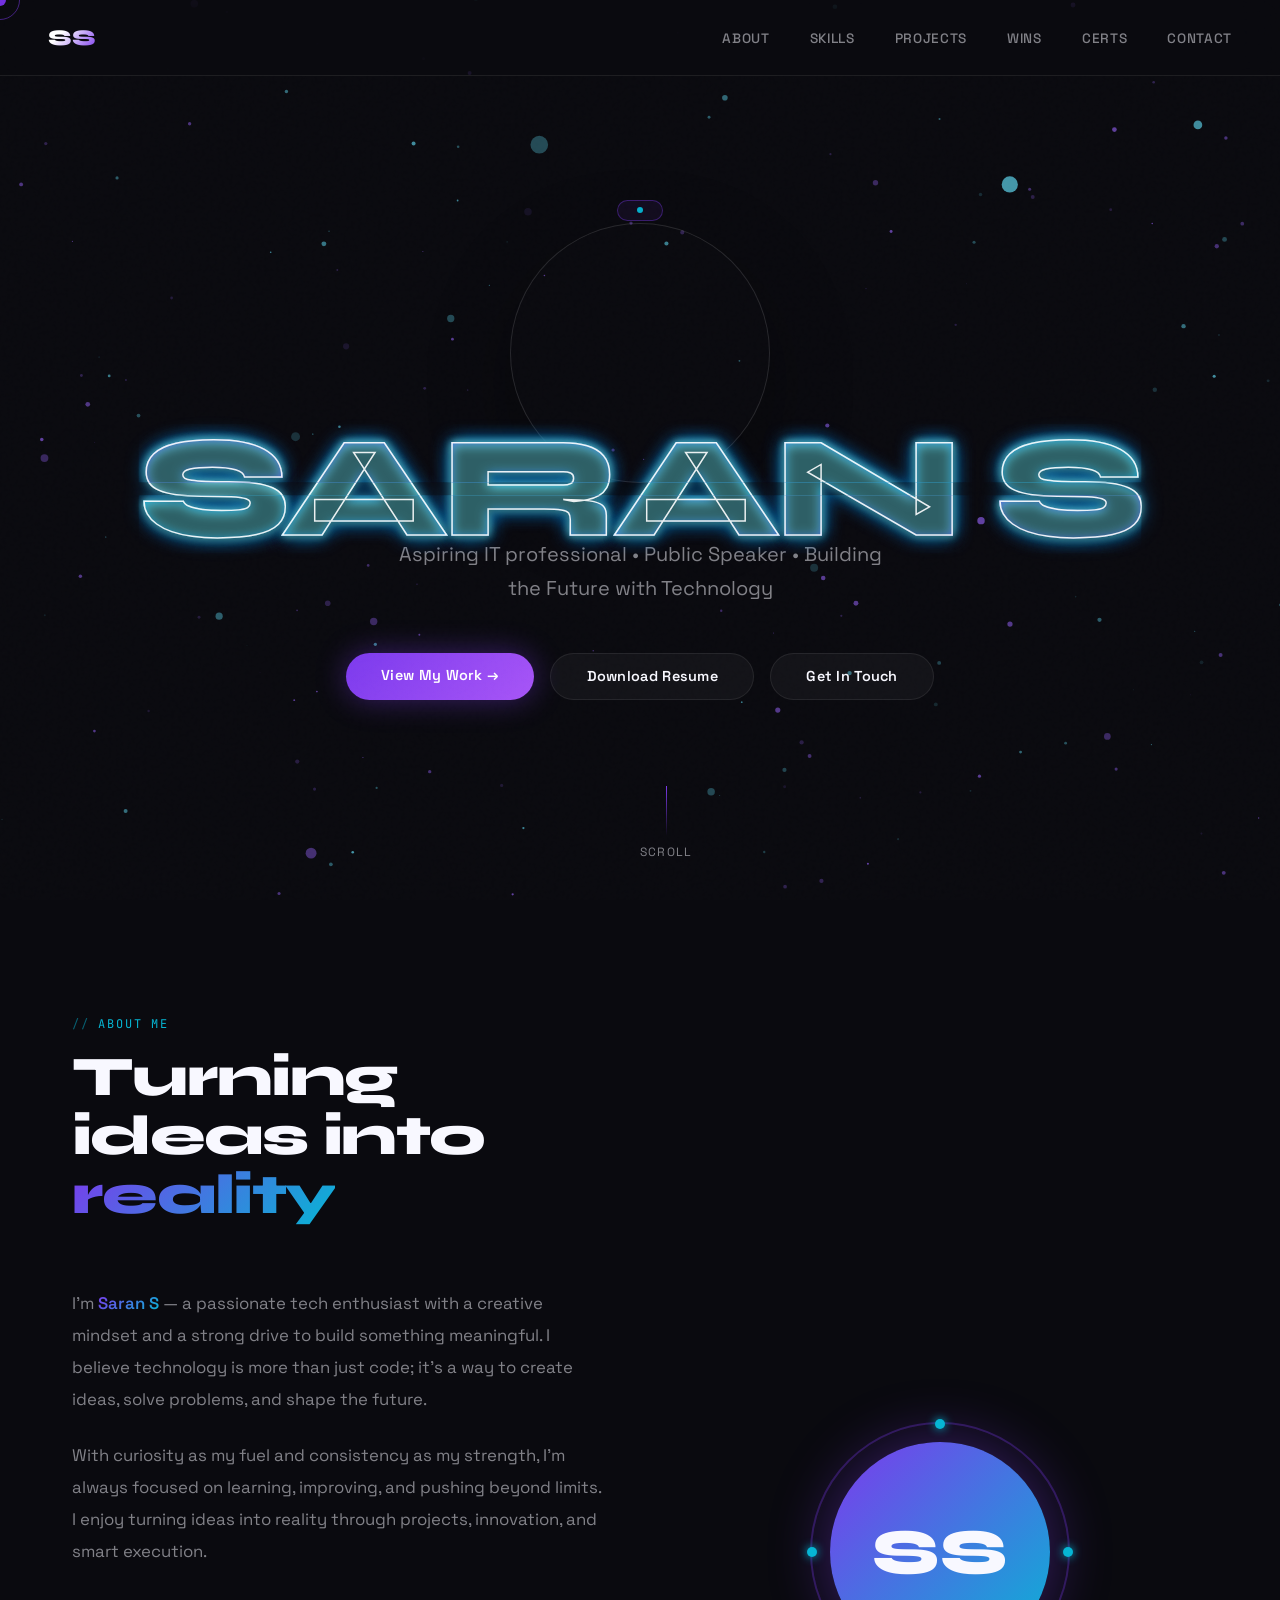
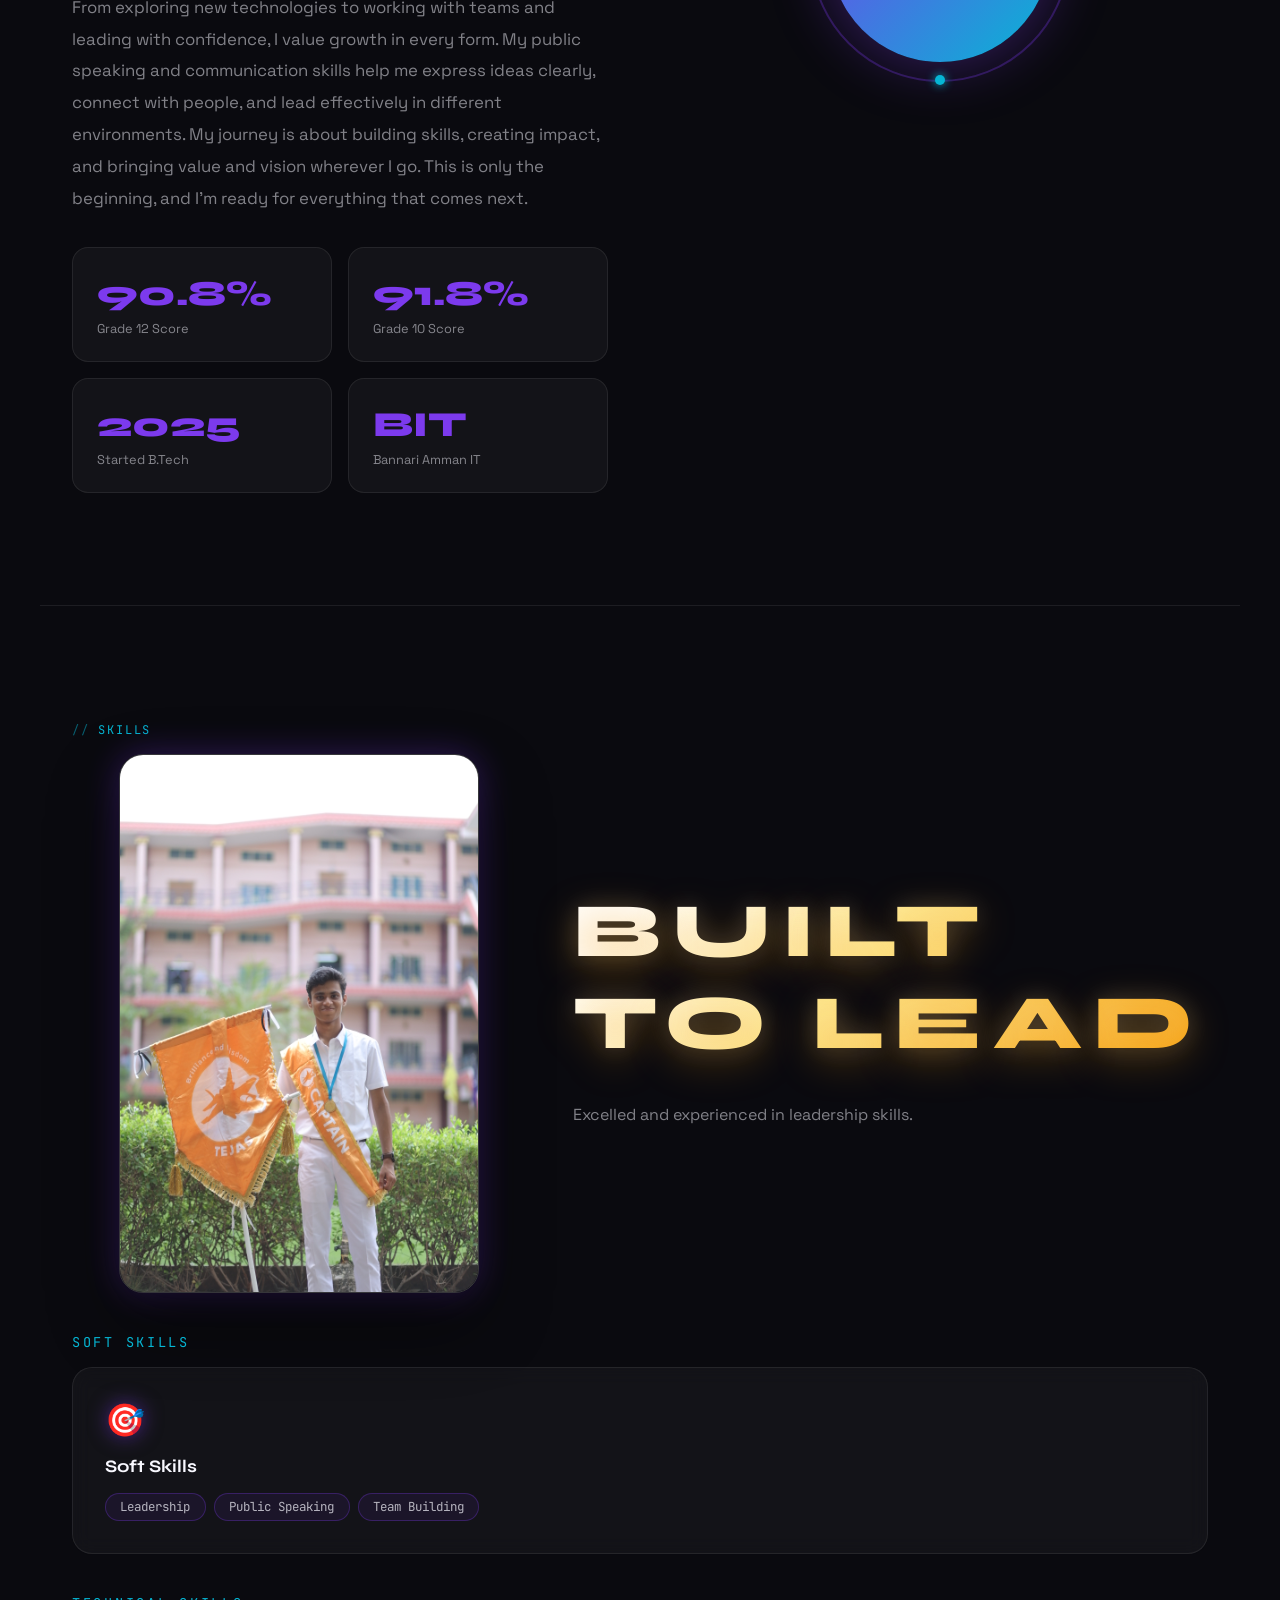
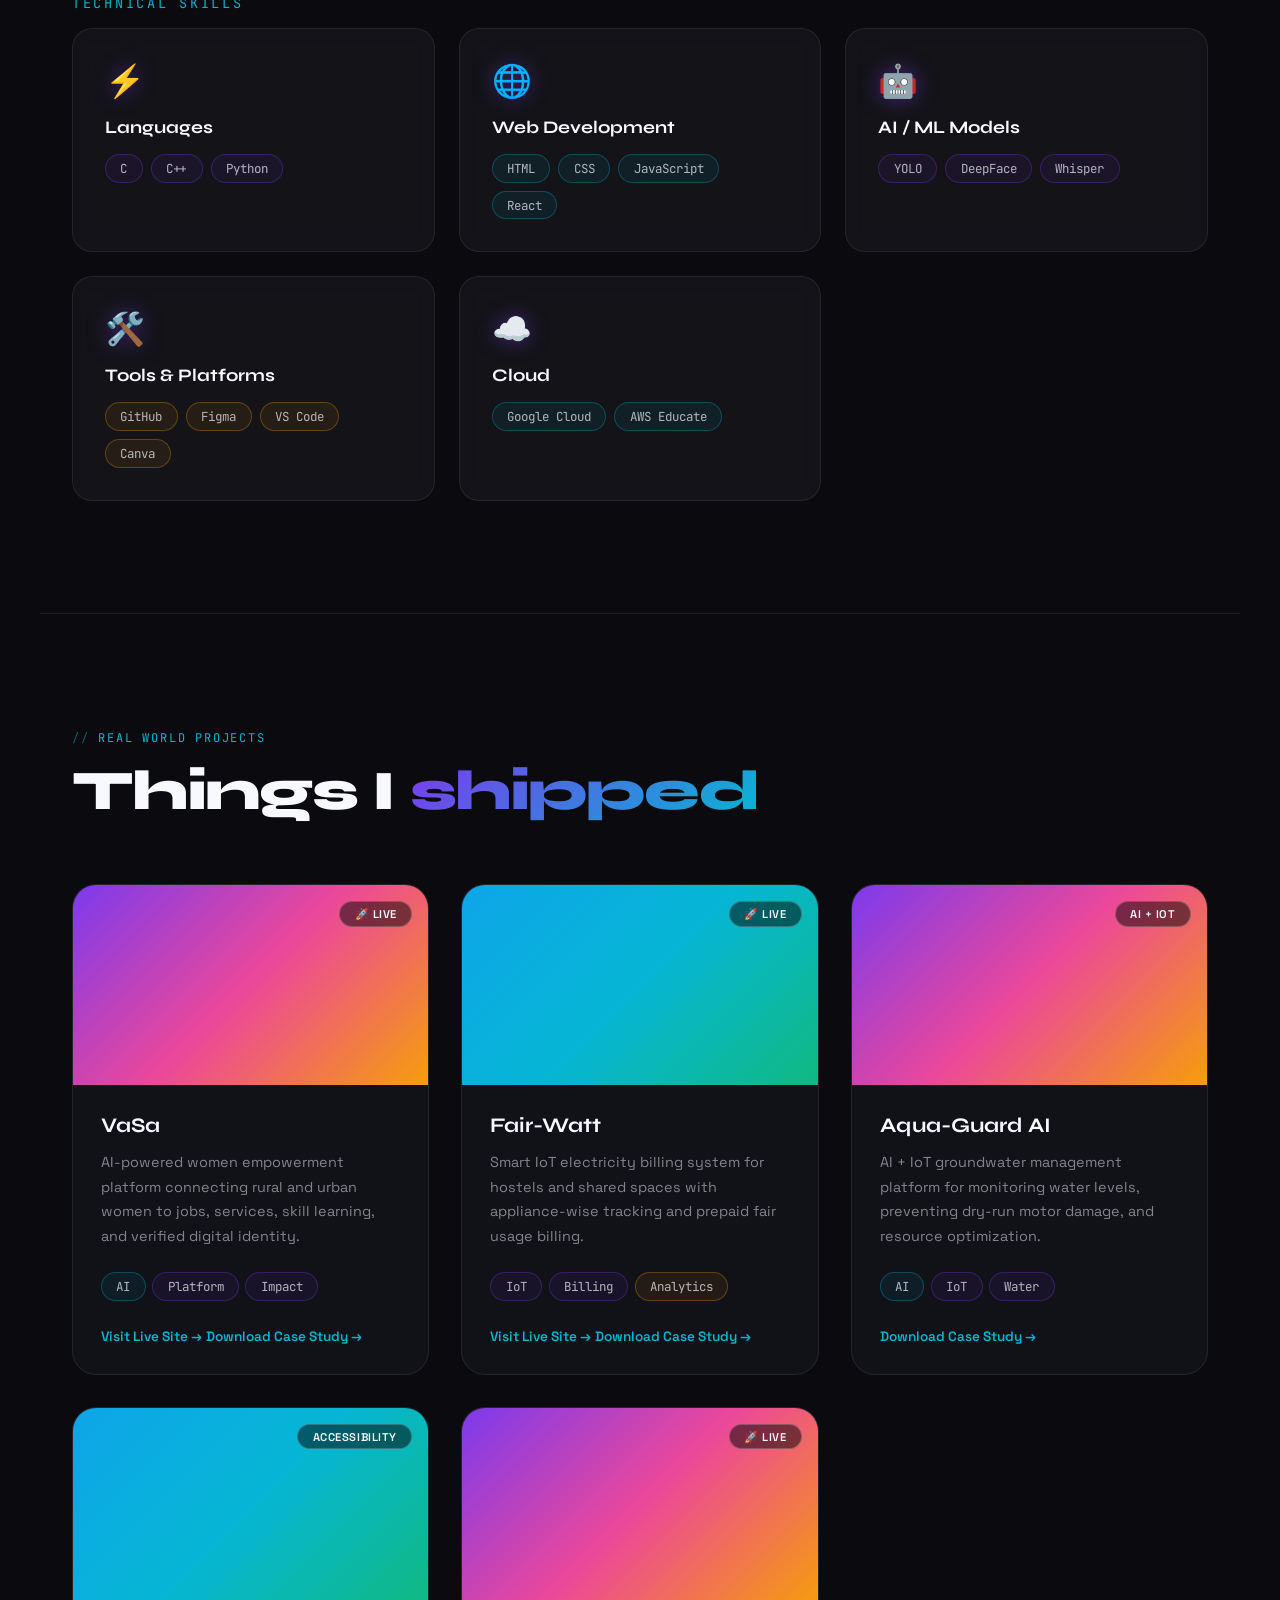
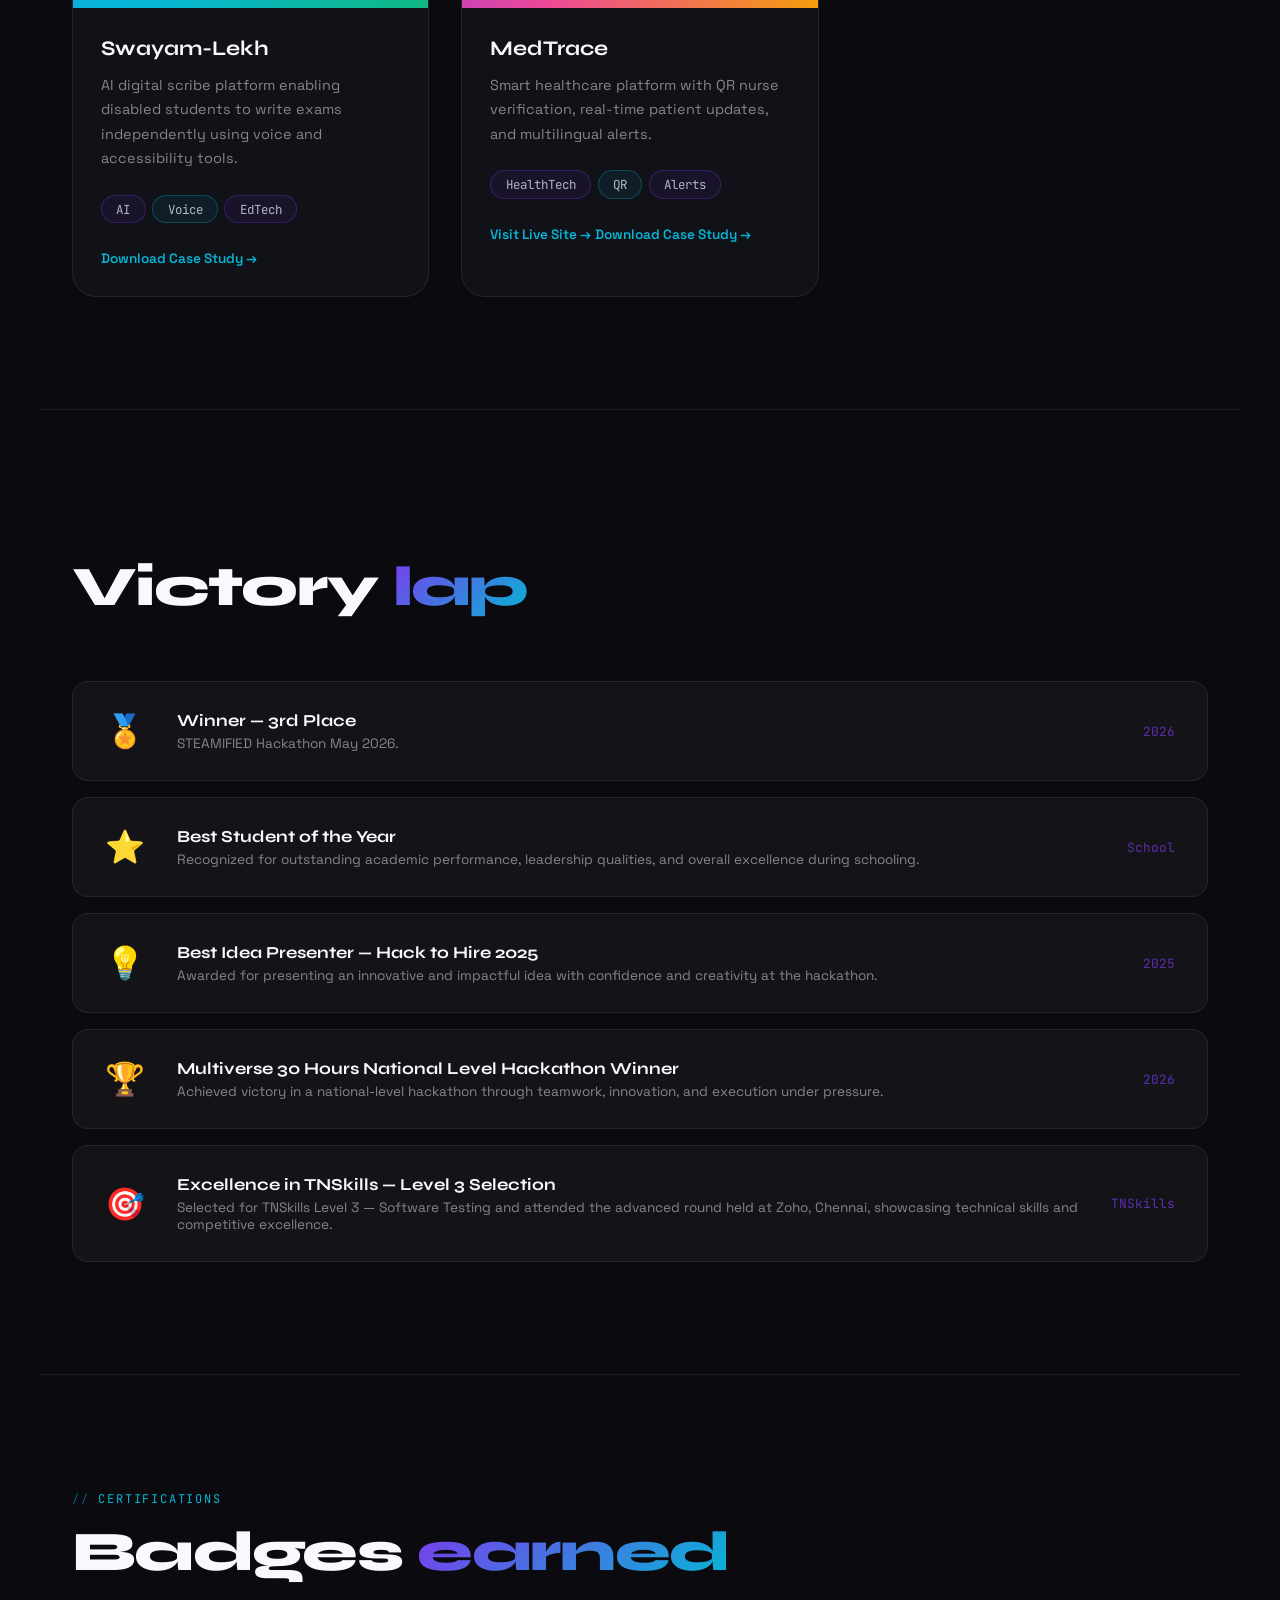
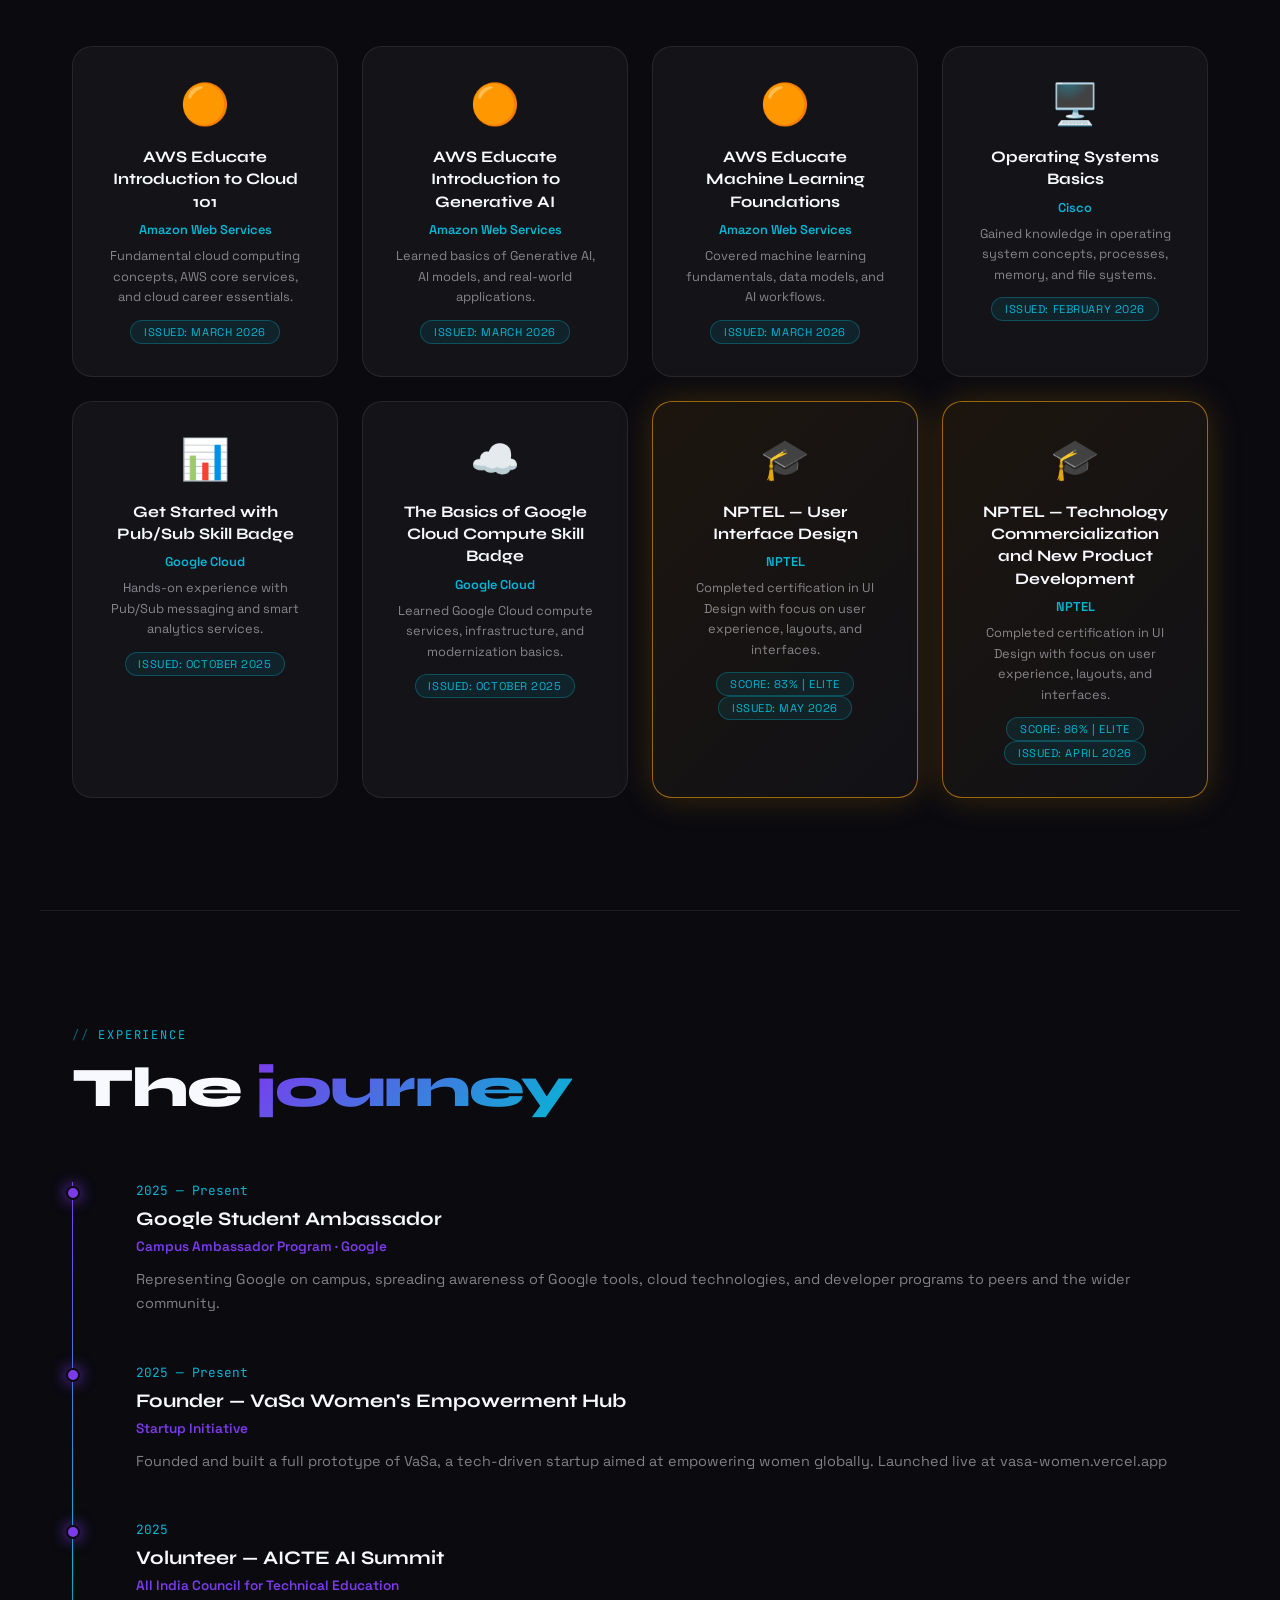
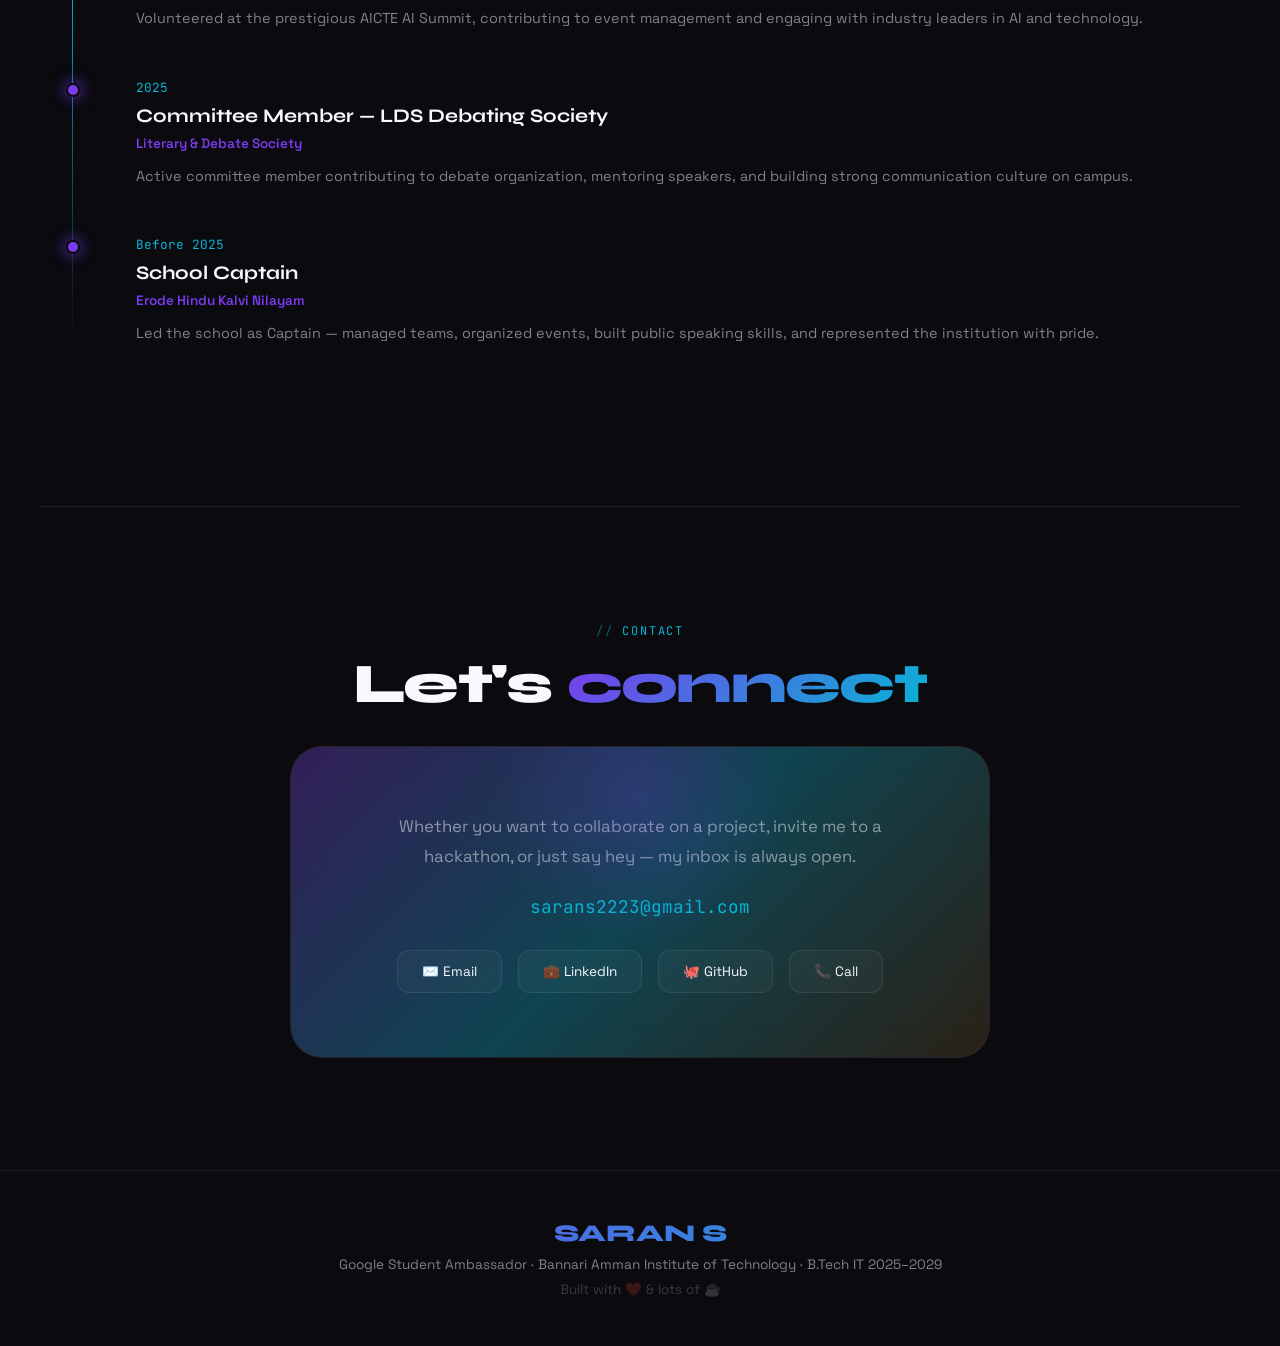
==== commit fd3bcfd9: "added victory lap" ====
--- a/main.html
+++ b/main.html
@@ -29,7 +29,7 @@
     cursor: none;
   }
 
-  /* ─── CUSTOM CURSOR ─── */
+  /* CUSTOM CURSOR */
   #cursor {
     position: fixed; width:12px; height:12px;
     background: var(--accent); border-radius:50%;
@@ -46,14 +46,14 @@
     transition: transform 0.15s ease-out, width 0.3s, height 0.3s;
   }
 
-  /* ─── CANVAS BACKGROUND ─── */
+  /* CANVAS BACKGROUND */
   #bg-canvas {
     position: fixed; top:0; left:0;
     width:100%; height:100%;
     z-index:0; pointer-events:none;
   }
 
-  /* ─── NOISE OVERLAY ─── */
+  /* NOISE OVERLAY */
   body::before {
     content:'';
     position:fixed; inset:0; z-index:1;
@@ -61,7 +61,7 @@
     pointer-events:none; opacity:0.4;
   }
 
-  /* ─── NAV ─── */
+  /* NAV */
   nav {
     position:fixed; top:0; left:0; right:0; z-index:100;
     padding:1.5rem 3rem;
@@ -91,10 +91,10 @@
   .nav-links a:hover { color:var(--white); }
   .nav-links a:hover::after { width:100%; }
 
-  /* ─── SECTIONS WRAPPER ─── */
+  /* SECTIONS WRAPPER */
   main { position:relative; z-index:2; }
 
-  /* ─── HERO ─── */
+  /* HERO */
   #hero {
     min-height:100vh; display:flex; flex-direction:column;
     align-items:center; justify-content:center;
@@ -205,7 +205,7 @@
   }
   @keyframes scrollLine { 0%{transform:scaleY(0);transform-origin:top} 50%{transform:scaleY(1);transform-origin:top} 51%{transform:scaleY(1);transform-origin:bottom} 100%{transform:scaleY(0);transform-origin:bottom} }
 
-  /* ─── FLOATING CARDS in hero ─── */
+  /* FLOATING CARDS in hero */
   .hero-float {
     position:absolute; border-radius:16px;
     border:1px solid var(--glass-border);
@@ -223,7 +223,7 @@
 
   @keyframes fadeSlideUp { from{opacity:0;transform:translateY(30px)} to{opacity:1;transform:translateY(0)} }
 
-  /* ─── SECTION COMMONS ─── */
+  /* SECTION COMMONS */
   section { padding:7rem 2rem; max-width:1200px; margin:0 auto; }
   .section-label {
     display:inline-block; font-size:0.75rem; letter-spacing:0.15em;
@@ -241,7 +241,7 @@
     -webkit-background-clip:text; -webkit-text-fill-color:transparent;
   }
 
-  /* ─── ABOUT ─── */
+  /* ABOUT */
   #about { display:grid; grid-template-columns:1fr 1fr; gap:4rem; align-items:center; }
   .about-text p { color:var(--muted); line-height:1.9; font-size:1.05rem; margin-bottom:1.5rem; }
   .about-highlight {
@@ -289,7 +289,7 @@
   .orbit-dot:nth-child(3) { left:0; top:50%; transform:translate(-50%,-50%); }
   .orbit-dot:nth-child(4) { right:0; top:50%; transform:translate(50%,-50%); }
 
-  /* ─── SKILLS ─── */
+  /* SKILLS */
   #skills { max-width:1200px; margin:0 auto; padding:7rem 2rem; }
   .skills-hero {
     display:grid; grid-template-columns:minmax(260px,1fr) 1.4fr;
@@ -377,7 +377,7 @@
   .tag.cyan:hover { background:rgba(6,182,212,0.2); border-color:var(--accent2); }
   .tag.amber { border-color:rgba(245,158,11,0.3); background:rgba(245,158,11,0.08); }
 
-  /* ─── PROJECTS ─── */
+  /* PROJECTS */
   #projects { max-width:1200px; margin:0 auto; padding:7rem 2rem; }
   .projects-grid {
     display:grid; grid-template-columns:repeat(auto-fit,minmax(340px,1fr)); gap:2rem;
@@ -415,7 +415,7 @@
   }
   .project-link:hover { gap:0.8rem; }
 
-  /* ─── ACHIEVEMENTS ─── */
+  /* ACHIEVEMENTS */
   #achievements { max-width:1200px; margin:0 auto; padding:7rem 2rem; }
   .achievements-list { display:flex; flex-direction:column; gap:1rem; }
   .achievement-item {
@@ -442,7 +442,7 @@
     color:var(--accent); opacity:0.7;
   }
 
-  /* ─── CERTIFICATIONS ─── */
+  /* CERTIFICATIONS */
   #certifications { max-width:1200px; margin:0 auto; padding:7rem 2rem; }
   .certs-grid { display:grid; grid-template-columns:repeat(auto-fit,minmax(260px,1fr)); gap:1.5rem; }
   .cert-card {
@@ -468,7 +468,7 @@
     background:rgba(6,182,212,0.1); border:1px solid rgba(6,182,212,0.3); color:var(--accent2);
   }
 
-  /* ─── EXPERIENCE / TIMELINE ─── */
+  /* EXPERIENCE / TIMELINE */
   #experience { max-width:1200px; margin:0 auto; padding:7rem 2rem; }
   .timeline { position:relative; padding-left:2rem; }
   .timeline::before {
@@ -489,7 +489,7 @@
   .timeline-sub { font-size:0.85rem; color:var(--accent); font-weight:600; margin-bottom:0.75rem; }
   .timeline-desc { color:var(--muted); font-size:0.9rem; line-height:1.7; }
 
-  /* ─── CONTACT ─── */
+  /* CONTACT */
   #contact {
     max-width:1200px; margin:0 auto; padding:7rem 2rem;
     text-align:center;
@@ -528,7 +528,7 @@
     color:var(--accent2); margin:1.5rem 0;
   }
 
-  /* ─── FOOTER ─── */
+  /* FOOTER */
   footer {
     text-align:center; padding:3rem;
     border-top:1px solid var(--glass-border);
@@ -542,7 +542,7 @@
     margin-bottom:0.5rem;
   }
 
-  /* ─── SCROLL REVEAL ─── */
+  /* SCROLL REVEAL */
   .reveal { opacity:0; transform:translateY(40px); transition:all 0.8s cubic-bezier(0.25,0.46,0.45,0.94); }
   .reveal.visible { opacity:1; transform:translateY(0); }
   .reveal-delay-1 { transition-delay:0.1s; }
@@ -550,13 +550,13 @@
   .reveal-delay-3 { transition-delay:0.3s; }
   .reveal-delay-4 { transition-delay:0.4s; }
 
-  /* ─── SECTION DIVIDER ─── */
+  /* SECTION DIVIDER */
   .divider {
     max-width:1200px; margin:0 auto;
     border:none; border-top:1px solid var(--glass-border);
   }
 
-  /* ─── MEDIA UPLOAD AREA ─── */
+  /* MEDIA UPLOAD AREA */
   .media-section { max-width:1200px; margin:0 auto; padding:7rem 2rem; }
   .media-grid { display:grid; grid-template-columns:repeat(auto-fill,minmax(200px,1fr)); gap:1rem; }
   .media-slot {
@@ -581,7 +581,7 @@
     color:var(--accent); font-family:'JetBrains Mono',monospace;
   }
 
-  /* ─── RESPONSIVE ─── */
+  /* RESPONSIVE */
   @media(max-width:768px){
     nav { padding:1rem 1.5rem; }
     .nav-links { display:none; }
@@ -590,7 +590,7 @@
     .contact-card { padding:2rem; }
   }
 
-  /* ─── GLITCH TEXT effect ─── */
+  /* GLITCH TEXT effect */
   .glitch {
     position:relative;
   }
@@ -631,7 +631,6 @@
     <li><a href="#projects">Projects</a></li>
     <li><a href="#achievements">Wins</a></li>
     <li><a href="#certifications">Certs</a></li>
-    <li><a href="#media">Gallery</a></li>
     <li><a href="#contact">Contact</a></li>
   </ul>
 </nav>
@@ -648,6 +647,7 @@
   <p class="hero-sub">Aspiring IT professional • Public Speaker • Building the Future with Technology</p>
   <div class="hero-ctas">
     <a href="#projects" class="btn-primary">View My Work →</a>
+    <a href="assets/resume.pdf" class="btn-outline" download>Download Resume</a>
     <a href="#contact" class="btn-outline">Get In Touch</a>
   </div>
   <div class="hero-scroll">
@@ -664,7 +664,7 @@
     <div class="about-text">
       <p class="reveal reveal-delay-1">I'm <strong class="about-highlight">Saran S</strong> — a passionate tech enthusiast with a creative mindset and a strong drive to build something meaningful. I believe technology is more than just code; it's a way to create ideas, solve problems, and shape the future.</p>
       <p class="reveal reveal-delay-2">With curiosity as my fuel and consistency as my strength, I'm always focused on learning, improving, and pushing beyond limits. I enjoy turning ideas into reality through projects, innovation, and smart execution.</p>
-        <p class="reveal reveal-delay-3">From exploring new technologies to working with teams and leading with confidence, I value growth in every form. My public speaking and communication skills help me express ideas clearly, connect with people, and lead effectively in different environments. My journey is about building skills, creating impact, and bringing value and vision wherever I go. This is only the beginning, and I'm ready for everything that comes next.</p>
+      <p class="reveal reveal-delay-3">From exploring new technologies to working with teams and leading with confidence, I value growth in every form. My public speaking and communication skills help me express ideas clearly, connect with people, and lead effectively in different environments. My journey is about building skills, creating impact, and bringing value and vision wherever I go. This is only the beginning, and I'm ready for everything that comes next.</p>
     </div>
     <div class="about-stats">
       <div class="stat-card reveal reveal-delay-1"><div class="stat-num">90.8%</div><div class="stat-label">Grade 12 Score</div></div>
@@ -678,7 +678,7 @@
       <span class="orbit-dot"></span>
       <span class="orbit-dot"></span>
       <span class="orbit-dot"></span>
-      <span class="orbit-dot"></span>
+      <span class="orbit-dot"></span>  
       <div class="avatar-inner">SS</div>
     </div>
   </div>
@@ -834,6 +834,14 @@
   <span class="section-label reveal">achievements</span>
   <h2 class="section-title reveal">Victory <span>lap</span></h2>
   <div class="achievements-list">
+    <div class="achievement-item reveal reveal-delay-1">
+      <div class="achievement-icon">🏅</div>
+      <div class="achievement-text">
+        <h3>Winner — 3rd Place</h3>
+        <p>STEAMIFIED Hackathon May 2026.</p>
+      </div>
+      <span class="achievement-year">2026</span>
+    </div>
     <div class="achievement-item reveal reveal-delay-1">
       <div class="achievement-icon">⭐</div>
       <div class="achievement-text">
@@ -980,16 +988,7 @@
 <hr class="divider">
 
 <!-- MEDIA GALLERY -->
-<section id="media" class="media-section">
-  <span class="section-label reveal">gallery</span>
-  <h2 class="section-title reveal">Certificates &amp; <span>Memories</span></h2>
-  <p style="color:var(--muted);margin-bottom:2rem;font-size:0.9rem;" class="reveal">Click any slot to upload your certificates, event photos, or project screenshots.</p>
-  <div class="media-grid" id="mediaGrid">
-    <!-- dynamically rendered -->
-  </div>
-</section>
-
-<hr class="divider">
+<!-- MEDIA GALLERY removed -->
 
 <!-- CONTACT -->
 <section id="contact">
@@ -1016,7 +1015,7 @@
 </footer>
 
 <script>
-// ─── CURSOR
+// CURSOR
 const cursor = document.getElementById('cursor');
 const ring = document.getElementById('cursor-ring');
 let mx=0,my=0,rx=0,ry=0;
@@ -1028,7 +1027,7 @@
   el.addEventListener('mouseleave',()=>{cursor.style.width='12px';cursor.style.height='12px';ring.style.width='40px';ring.style.height='40px';});
 });
 
-// ─── 3D PARTICLE CANVAS
+// 3D PARTICLE CANVAS
 const canvas=document.getElementById('bg-canvas');
 const ctx=canvas.getContext('2d');
 let W,H,particles=[];
@@ -1079,80 +1078,35 @@
 }
 animCanvas();
 
-// ─── SCROLL REVEAL
+// SCROLL REVEAL
 const reveals=document.querySelectorAll('.reveal');
 const observer=new IntersectionObserver(entries=>{
   entries.forEach(e=>{if(e.isIntersecting){e.target.classList.add('visible');observer.unobserve(e.target);}});
 },{threshold:0.1,rootMargin:'0px 0px -50px 0px'});
 reveals.forEach(r=>observer.observe(r));
 
-// ─── MEDIA GALLERY
-const mediaGrid=document.getElementById('mediaGrid');
-const slots=[
-  {label:'Certificate 1',type:'cert'},
-  {label:'Certificate 2',type:'cert'},
-  {label:'Certificate 3',type:'cert'},
-  {label:'Hackathon Photo',type:'photo'},
-  {label:'Event Photo',type:'photo'},
-  {label:'Project Screenshot',type:'project'},
-  {label:'Award Photo',type:'award'},
-  {label:'Team Photo',type:'photo'},
-];
-
-slots.forEach((slot,i)=>{
-  const div=document.createElement('div');
-  div.className='media-slot';
-  div.innerHTML=`
-    <label>
-      <input type="file" accept="image/*,video/*" data-idx="${i}">
-      <div class="media-icon">${slot.type==='cert'?'📜':slot.type==='photo'?'📸':slot.type==='project'?'💻':'🏆'}</div>
-      <div class="media-type-label">${slot.type}</div>
-      <div class="media-text">${slot.label}<br><span style="color:rgba(248,248,255,0.3);font-size:0.7rem;">Click to upload</span></div>
-    </label>
-  `;
-  div.querySelector('input').addEventListener('change',function(){
-    const file=this.files[0];
-    if(!file)return;
-    const url=URL.createObjectURL(file);
-    div.innerHTML='';
-    if(file.type.startsWith('video')){
-      const v=document.createElement('video');
-      v.src=url; v.autoplay=true; v.loop=true; v.muted=true; v.playsInline=true;
-      div.appendChild(v);
-    } else {
-      const img=document.createElement('img');
-      img.src=url; img.alt=slot.label;
-      div.appendChild(img);
-    }
-    div.style.border='2px solid var(--accent)';
-    div.style.boxShadow='0 0 20px rgba(124,58,237,0.3)';
-  });
-  mediaGrid.appendChild(div);
-});
-
-// ─── TAB-STYLE NAV (SHOW ONE SECTION)
+// MEDIA GALLERY JavaScript removed
+
+// NAV HIGHLIGHT ON SCROLL
 const sections=document.querySelectorAll('section[id]');
 const navLinks=document.querySelectorAll('.nav-links a');
-const dividers=document.querySelectorAll('hr.divider');
-
-function showOnlySection(targetId){
-  sections.forEach(section=>{
-    section.style.display=section.id===targetId?'block':'none';
+
+function setActiveLink(targetId){
+  navLinks.forEach(link=>{
+    const isActive = link.getAttribute('href') === '#' + targetId;
+    link.style.color = isActive ? 'var(--white)' : '';
   });
-  dividers.forEach(divider=>{divider.style.display='none';});
-  navLinks.forEach(link=>{
-    link.style.color=link.getAttribute('href')==='#'+targetId?'var(--white)':'';
+}
+
+const sectionObserver = new IntersectionObserver(entries => {
+  entries.forEach(entry => {
+    if (entry.isIntersecting) {
+      setActiveLink(entry.target.id);
+    }
   });
-  window.scrollTo(0,0);
-}
-
-navLinks.forEach(link=>{
-  link.addEventListener('click',e=>{
-    e.preventDefault();
-    const targetId=link.getAttribute('href').slice(1);
-    showOnlySection(targetId);
-  });
-});
+}, { threshold: 0.6 });
+
+sections.forEach(section => sectionObserver.observe(section));
 </script>
 </body>
-</html>+</html>
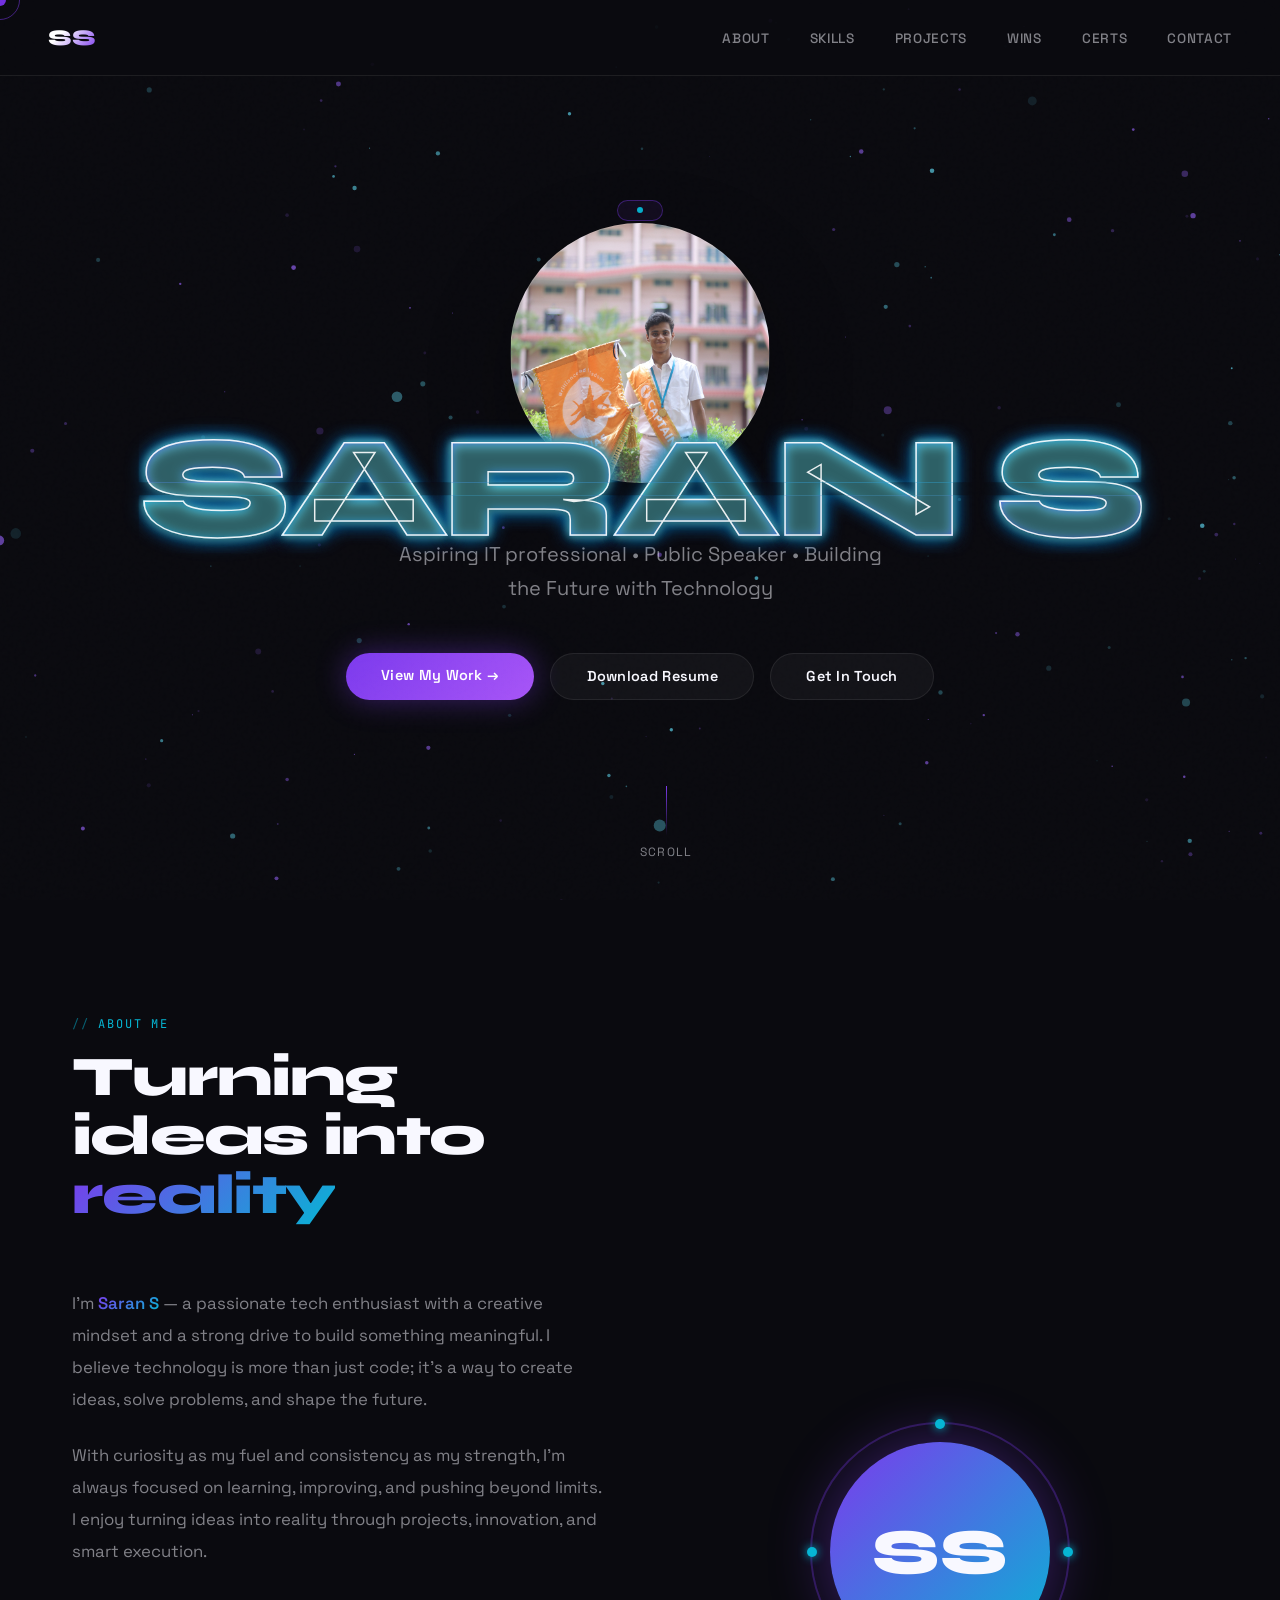
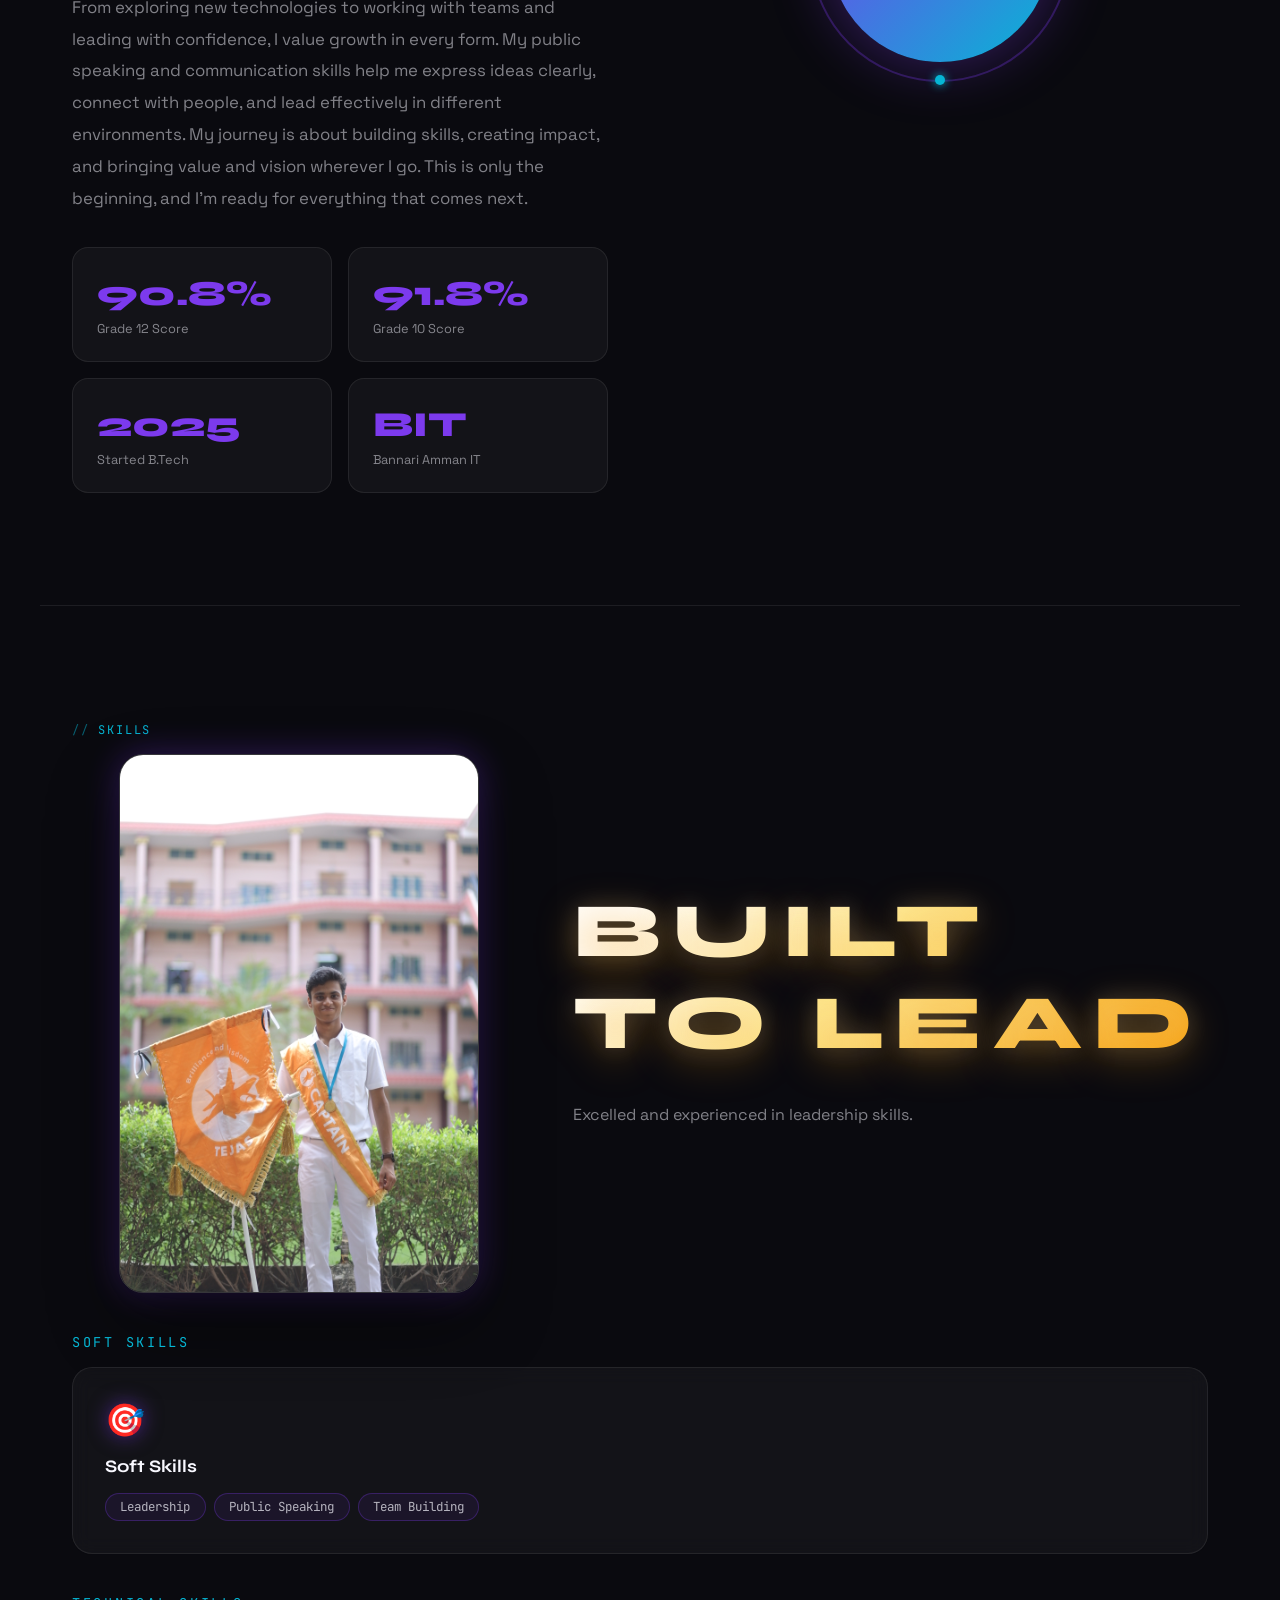
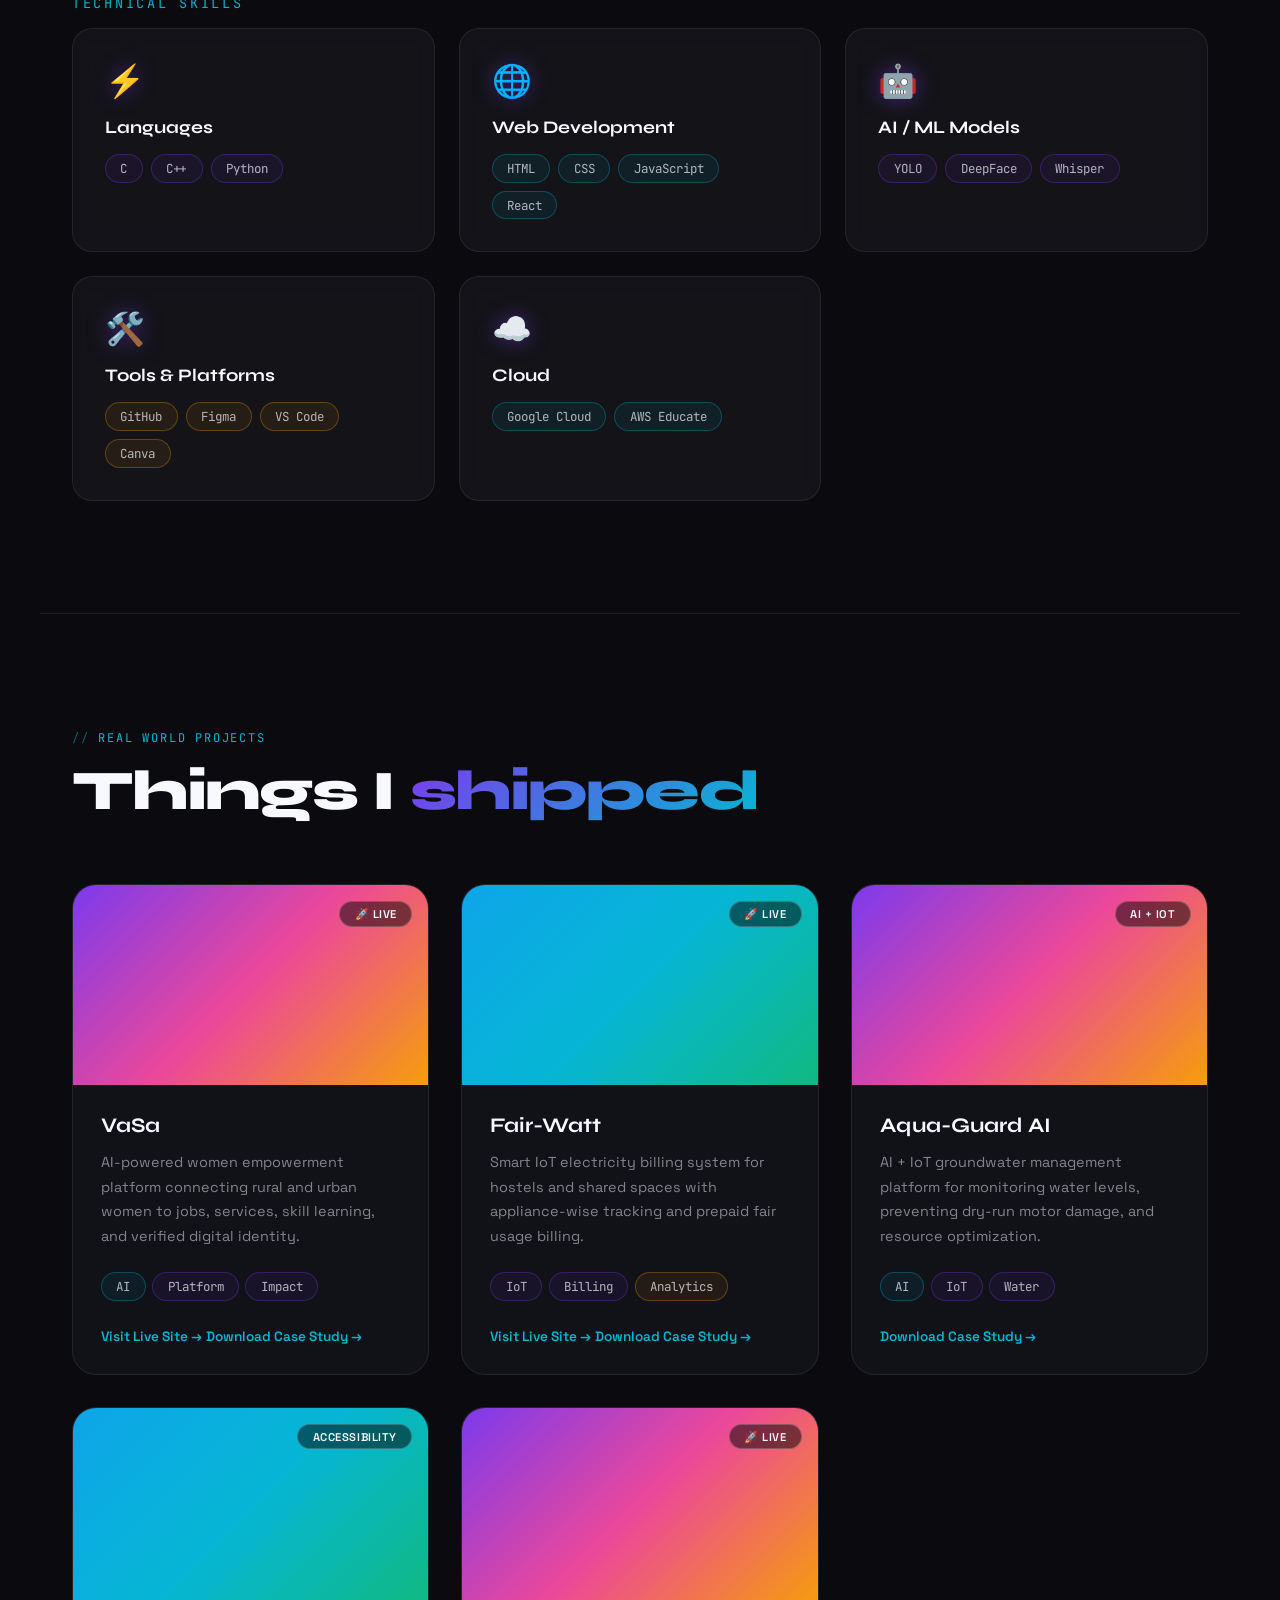
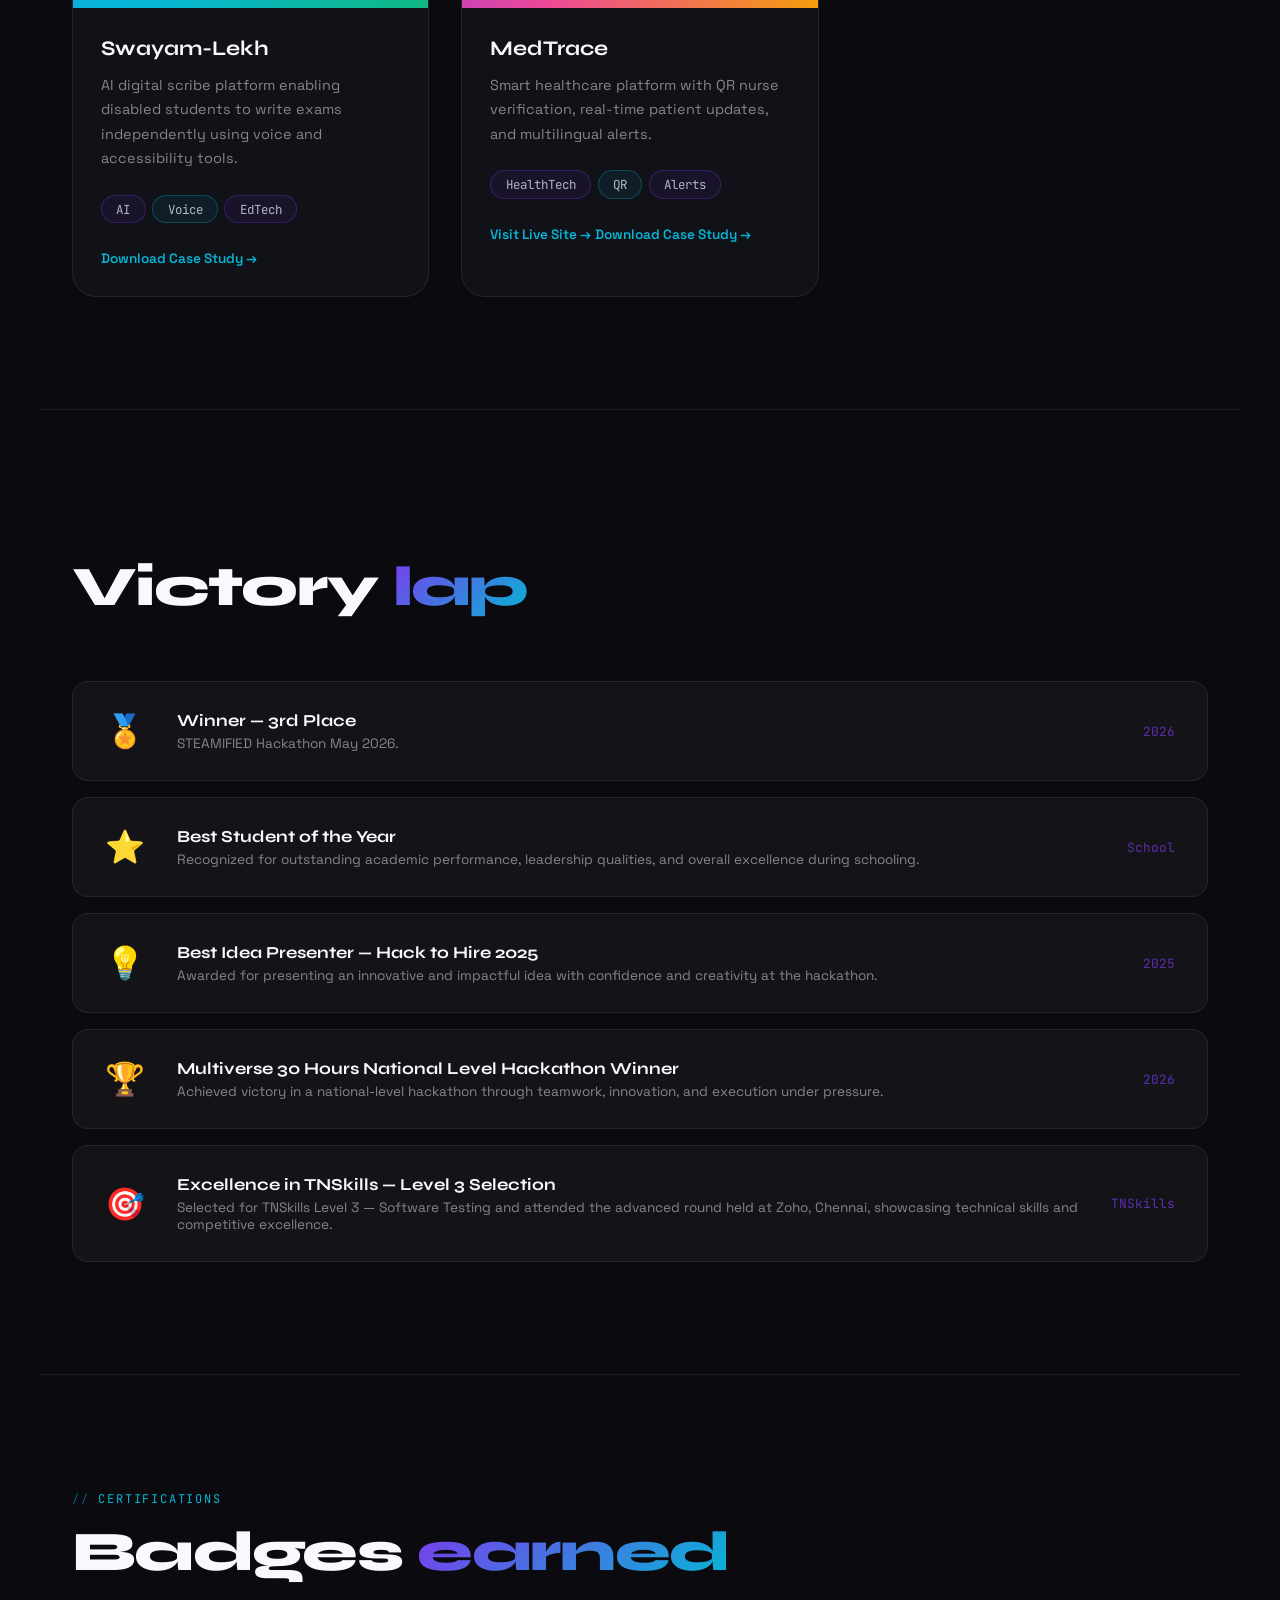
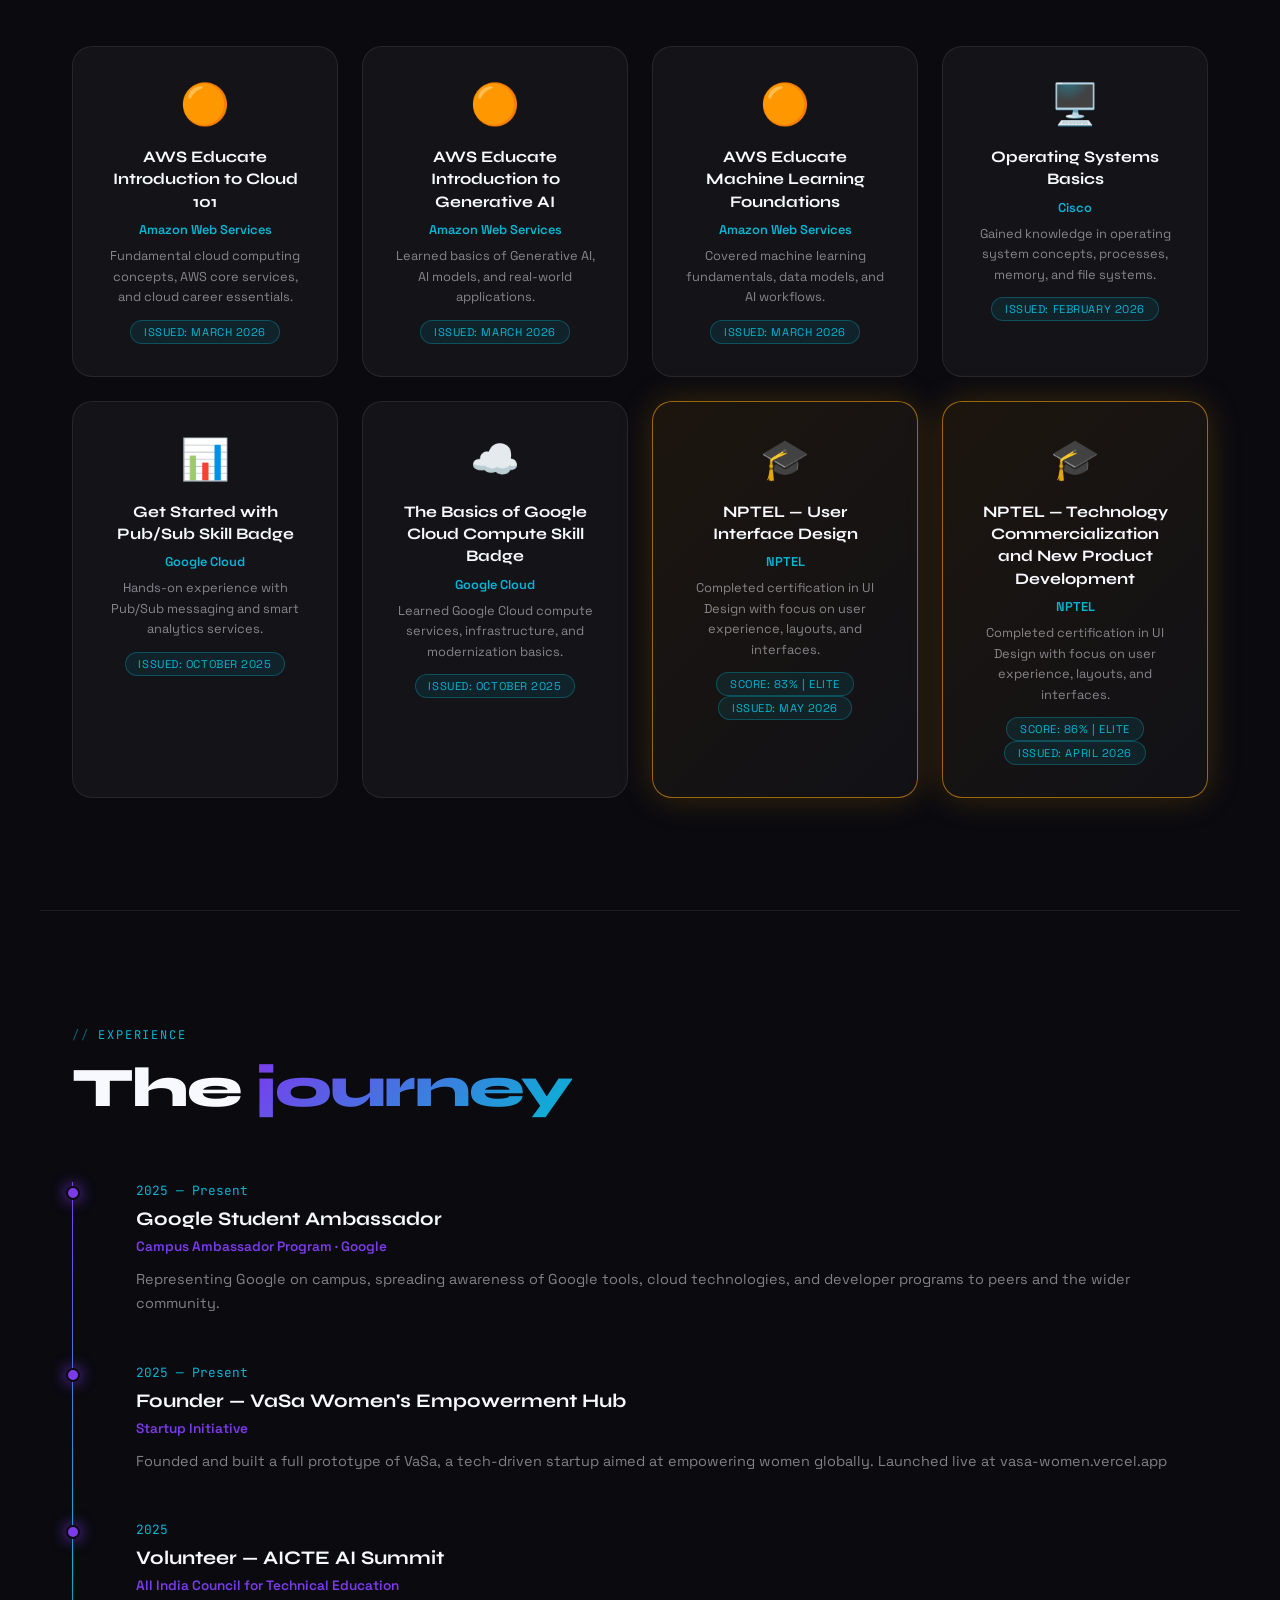
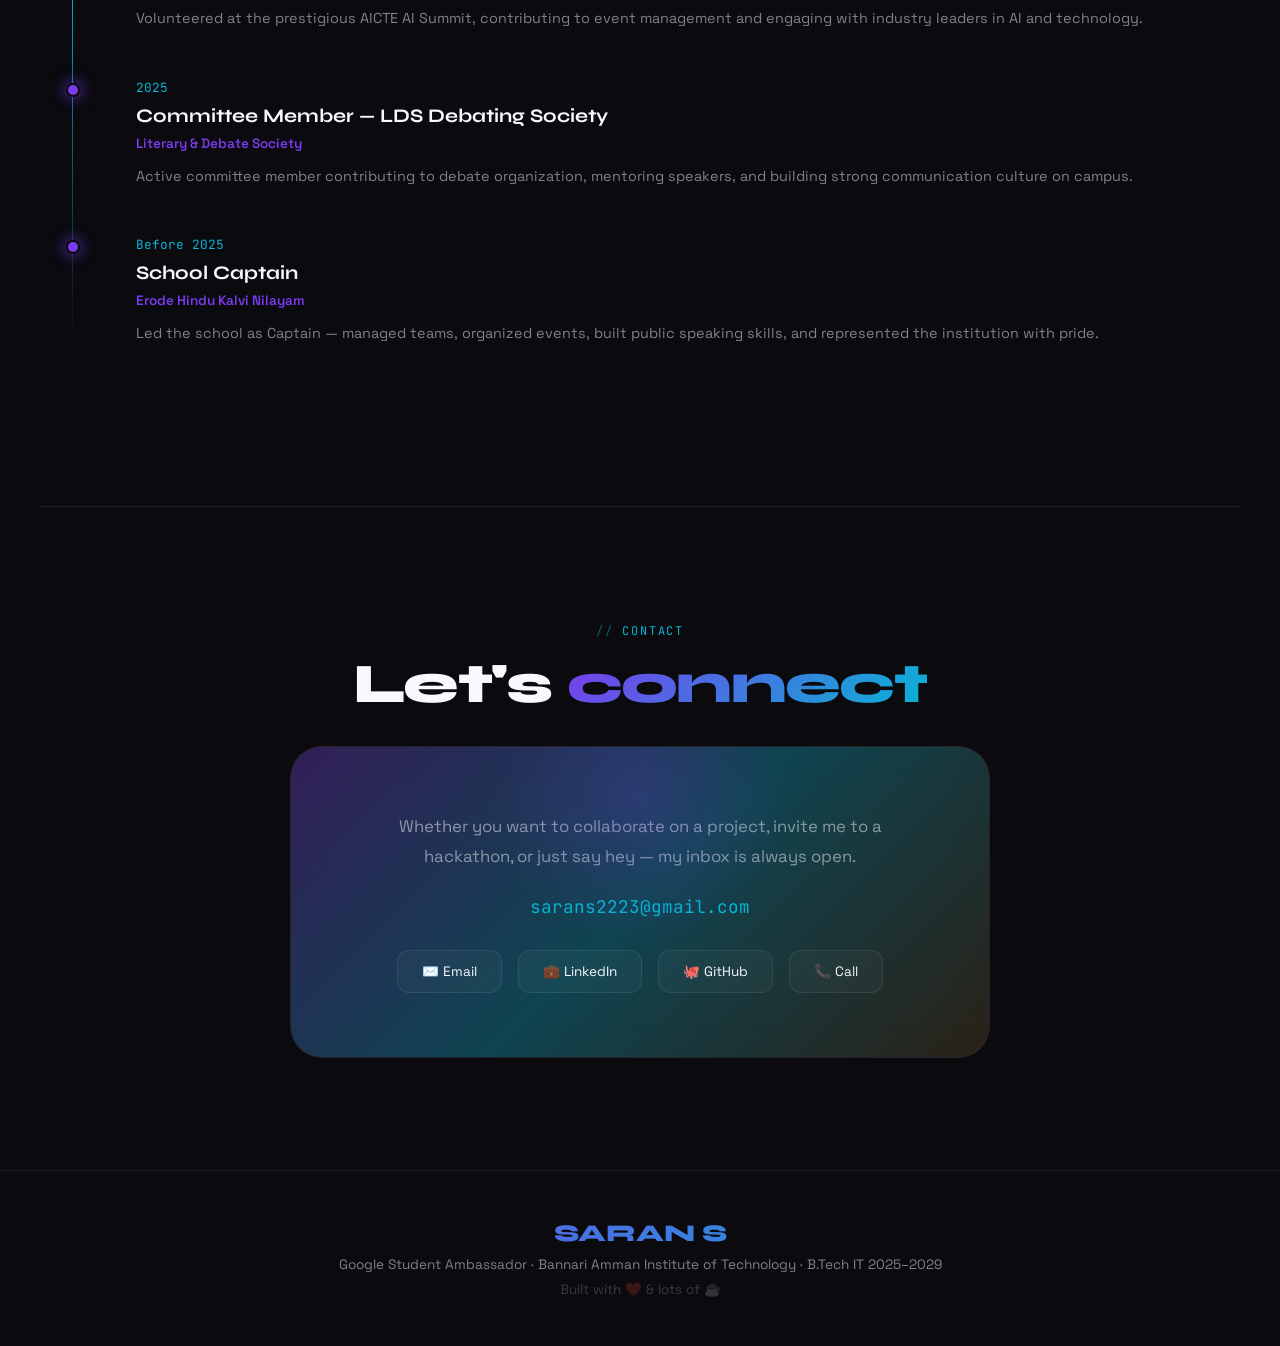
==== commit 390d2433: "deloy error:1 fixed" ====
--- a/main.html
+++ b/main.html
@@ -137,7 +137,7 @@
     position:absolute; left:50%; top:50%;
     width:260px; height:260px; border-radius:50%;
     transform:translate(-50%,-50%);
-    background: url("profile.jpeg") center/cover no-repeat;
+    background: url("assets/skills-lead.jpg") center/cover no-repeat;
     border:1px solid rgba(255,255,255,0.12);
     filter: blur(0px);
     z-index:0; pointer-events:none;
@@ -767,7 +767,7 @@
           <span class="tag cyan">AI</span><span class="tag">Platform</span><span class="tag">Impact</span>
         </div>
         <a href="https://vasa-women.vercel.app/" target="_blank" class="project-link">Visit Live Site →</a>
-        <a href="assets/placeholder-download.pdf" class="project-link" download>Download Case Study →</a>
+        <a href="assets/resume.pdf" class="project-link" download>Download Case Study →</a>
       </div>
     </div>
     <div class="project-card reveal reveal-delay-2">
@@ -781,7 +781,7 @@
           <span class="tag">IoT</span><span class="tag">Billing</span><span class="tag amber">Analytics</span>
         </div>
         <a href="https://fair-watt.vercel.app/" target="_blank" class="project-link">Visit Live Site →</a>
-        <a href="assets/placeholder-download.pdf" class="project-link" download>Download Case Study →</a>
+        <a href="assets/resume.pdf" class="project-link" download>Download Case Study →</a>
       </div>
     </div>
     <div class="project-card reveal reveal-delay-3">
@@ -794,7 +794,7 @@
         <div class="project-techs">
           <span class="tag cyan">AI</span><span class="tag">IoT</span><span class="tag">Water</span>
         </div>
-        <a href="assets/placeholder-download.pdf" class="project-link" download>Download Case Study →</a>
+        <a href="assets/resume.pdf" class="project-link" download>Download Case Study →</a>
       </div>
     </div>
     <div class="project-card reveal reveal-delay-4">
@@ -807,7 +807,7 @@
         <div class="project-techs">
           <span class="tag">AI</span><span class="tag cyan">Voice</span><span class="tag">EdTech</span>
         </div>
-        <a href="assets/placeholder-download.pdf" class="project-link" download>Download Case Study →</a>
+        <a href="assets/resume.pdf" class="project-link" download>Download Case Study →</a>
       </div>
     </div>
     <div class="project-card reveal reveal-delay-5">
@@ -821,7 +821,7 @@
           <span class="tag">HealthTech</span><span class="tag cyan">QR</span><span class="tag">Alerts</span>
         </div>
         <a href="https://medtrace-pink.vercel.app/login" target="_blank" class="project-link">Visit Live Site →</a>
-        <a href="assets/placeholder-download.pdf" class="project-link" download>Download Case Study →</a>
+        <a href="assets/resume.pdf" class="project-link" download>Download Case Study →</a>
       </div>
     </div>
   </div>
